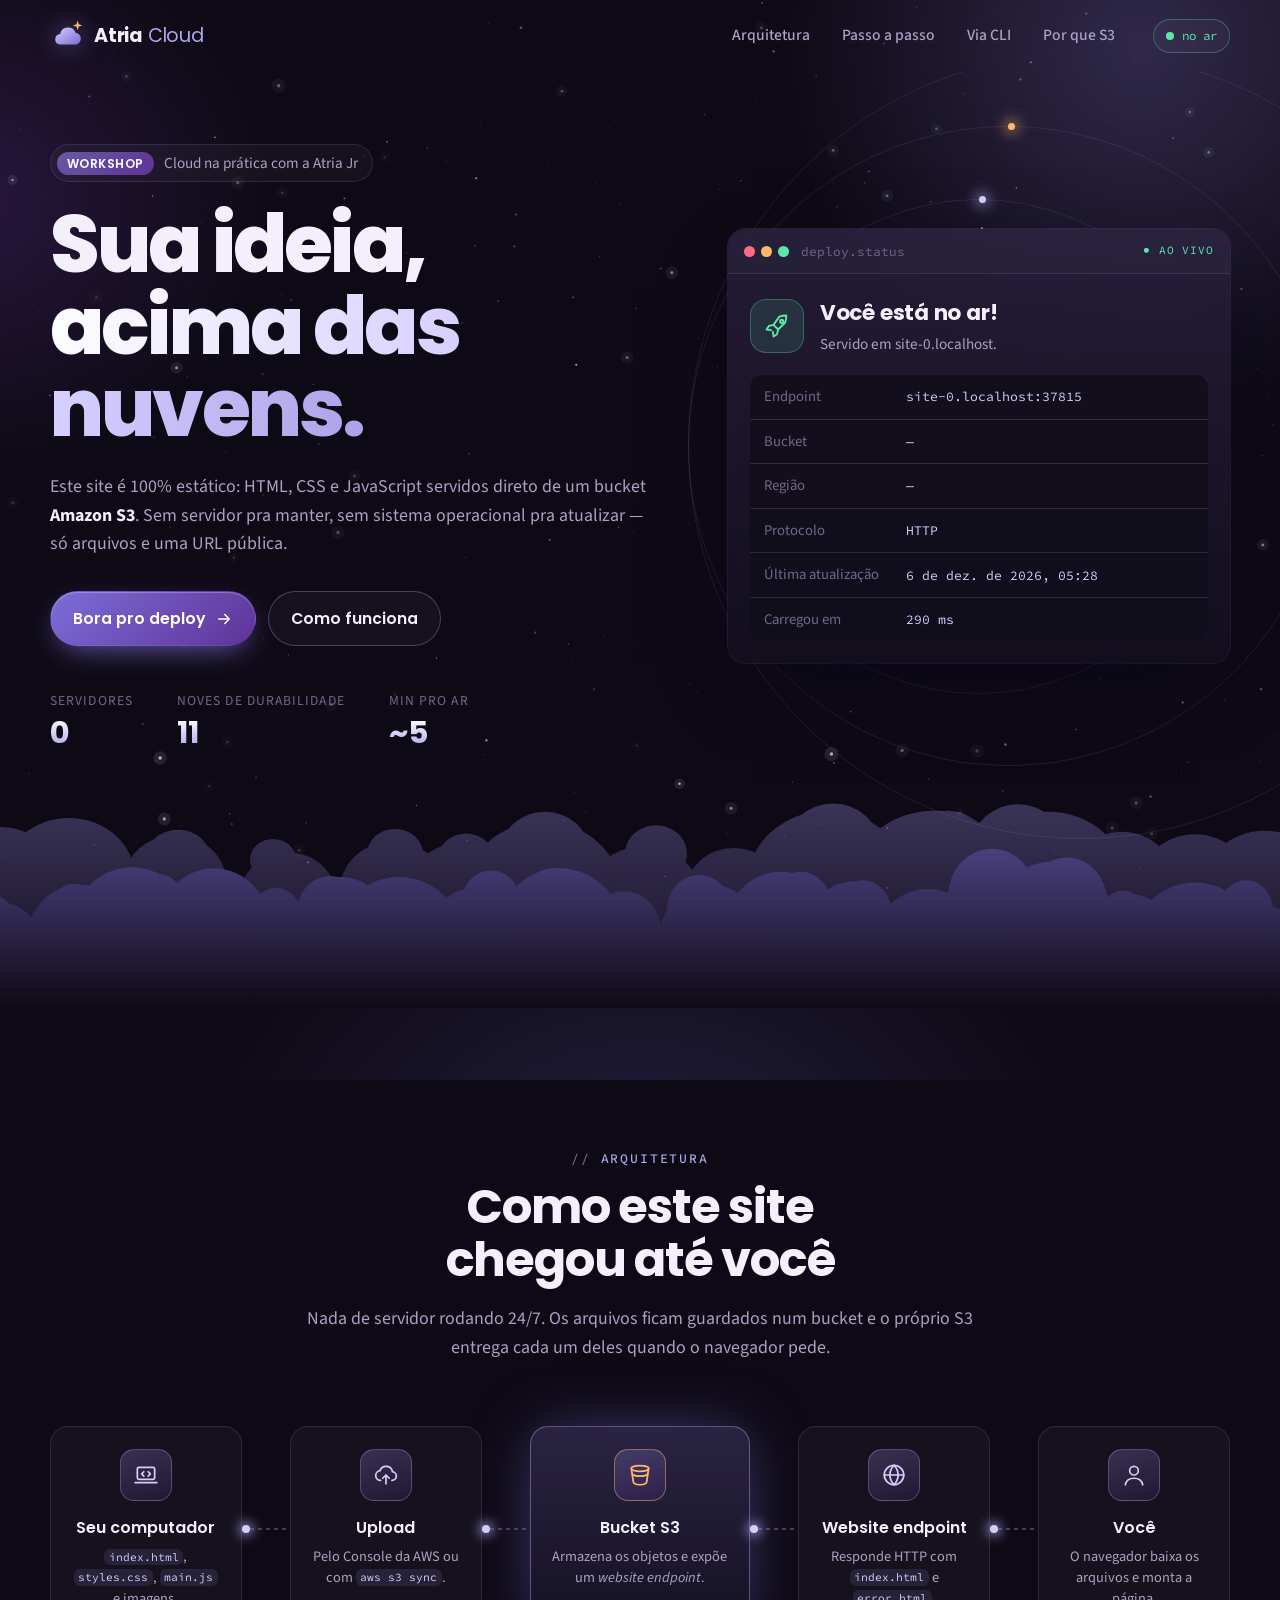
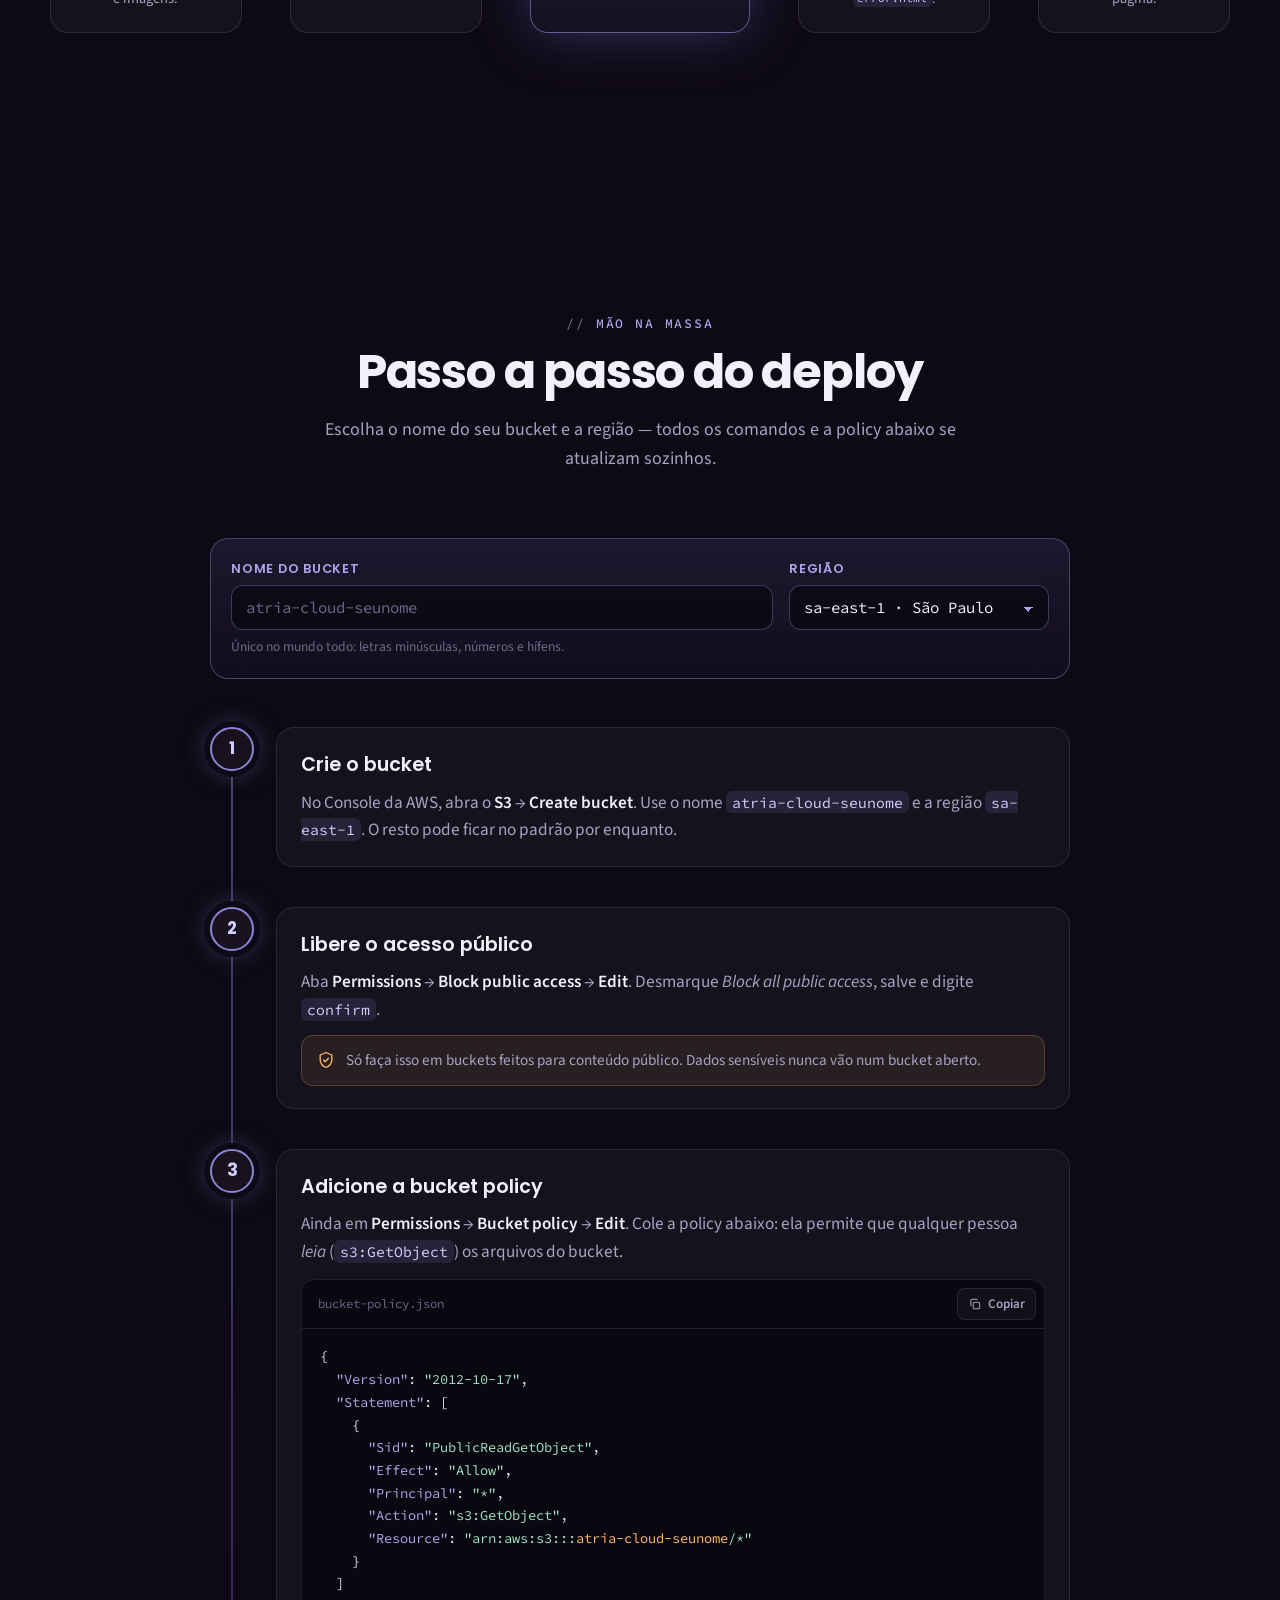
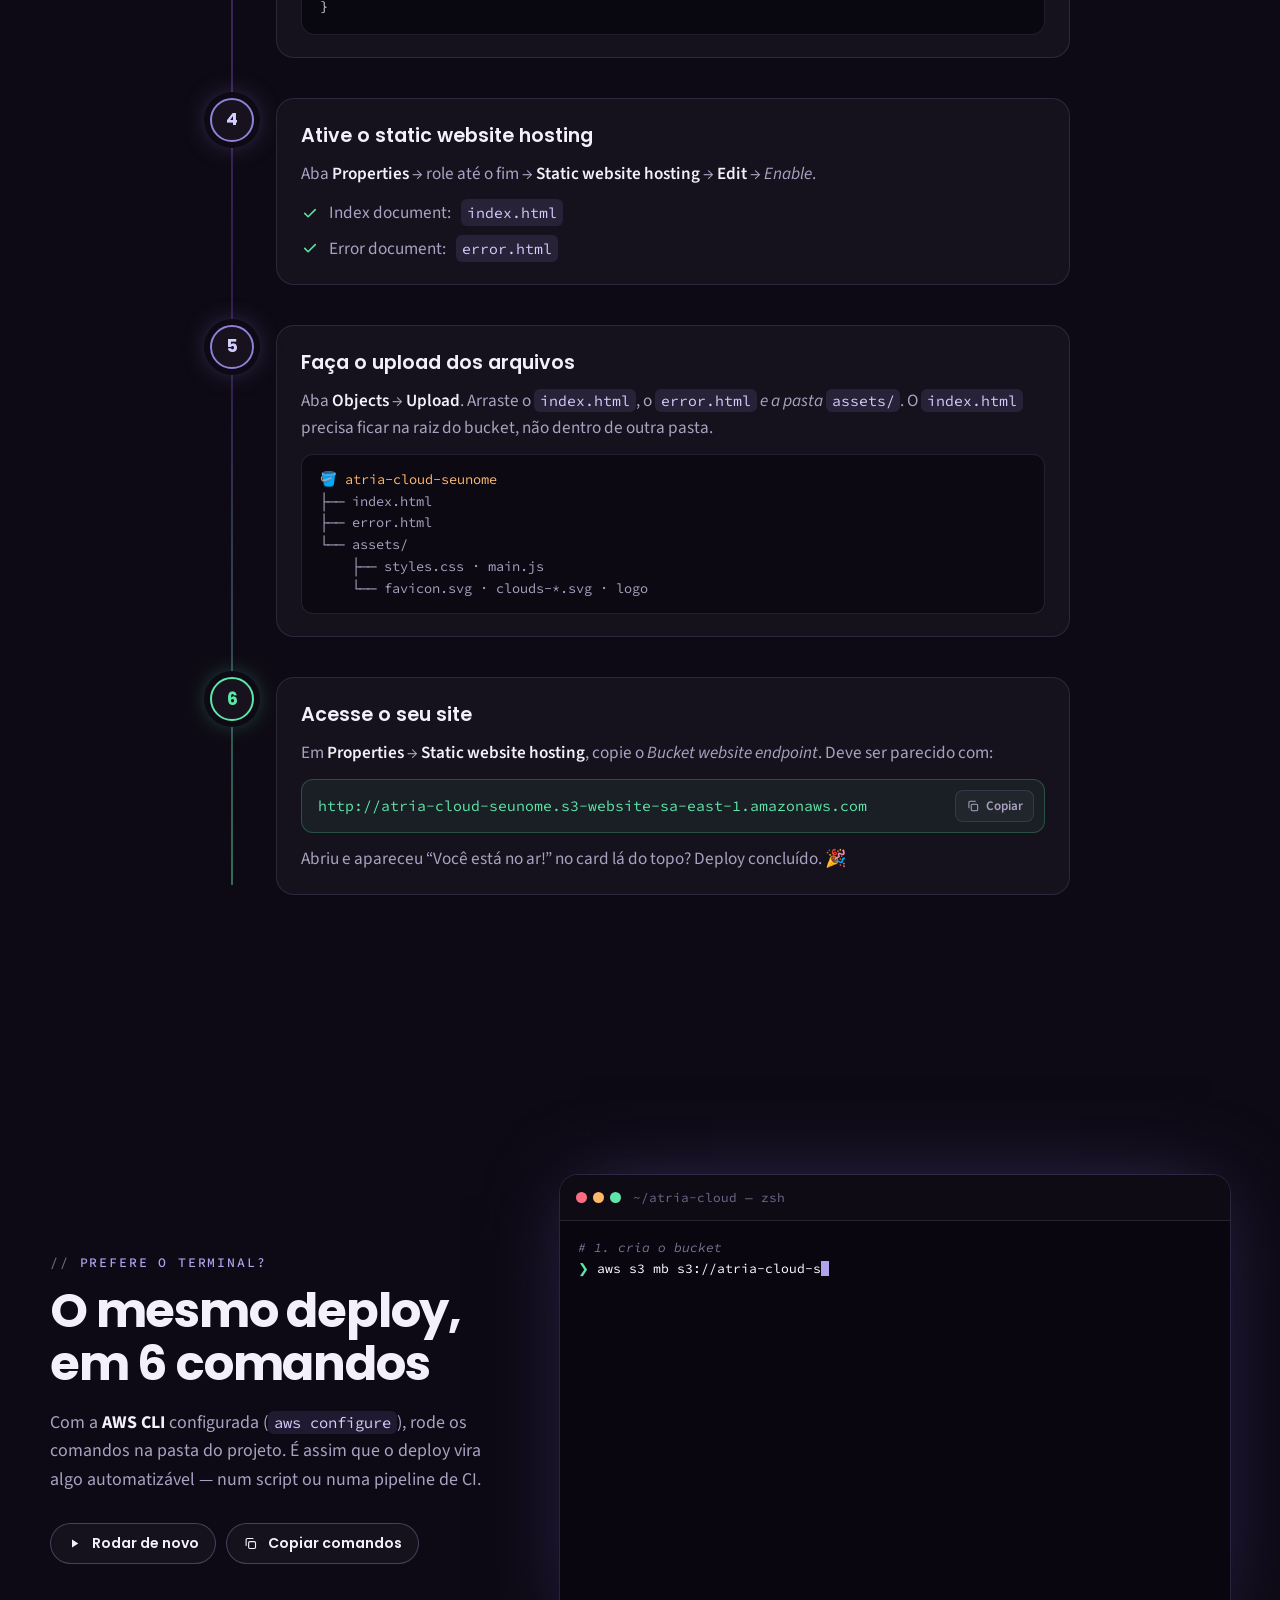
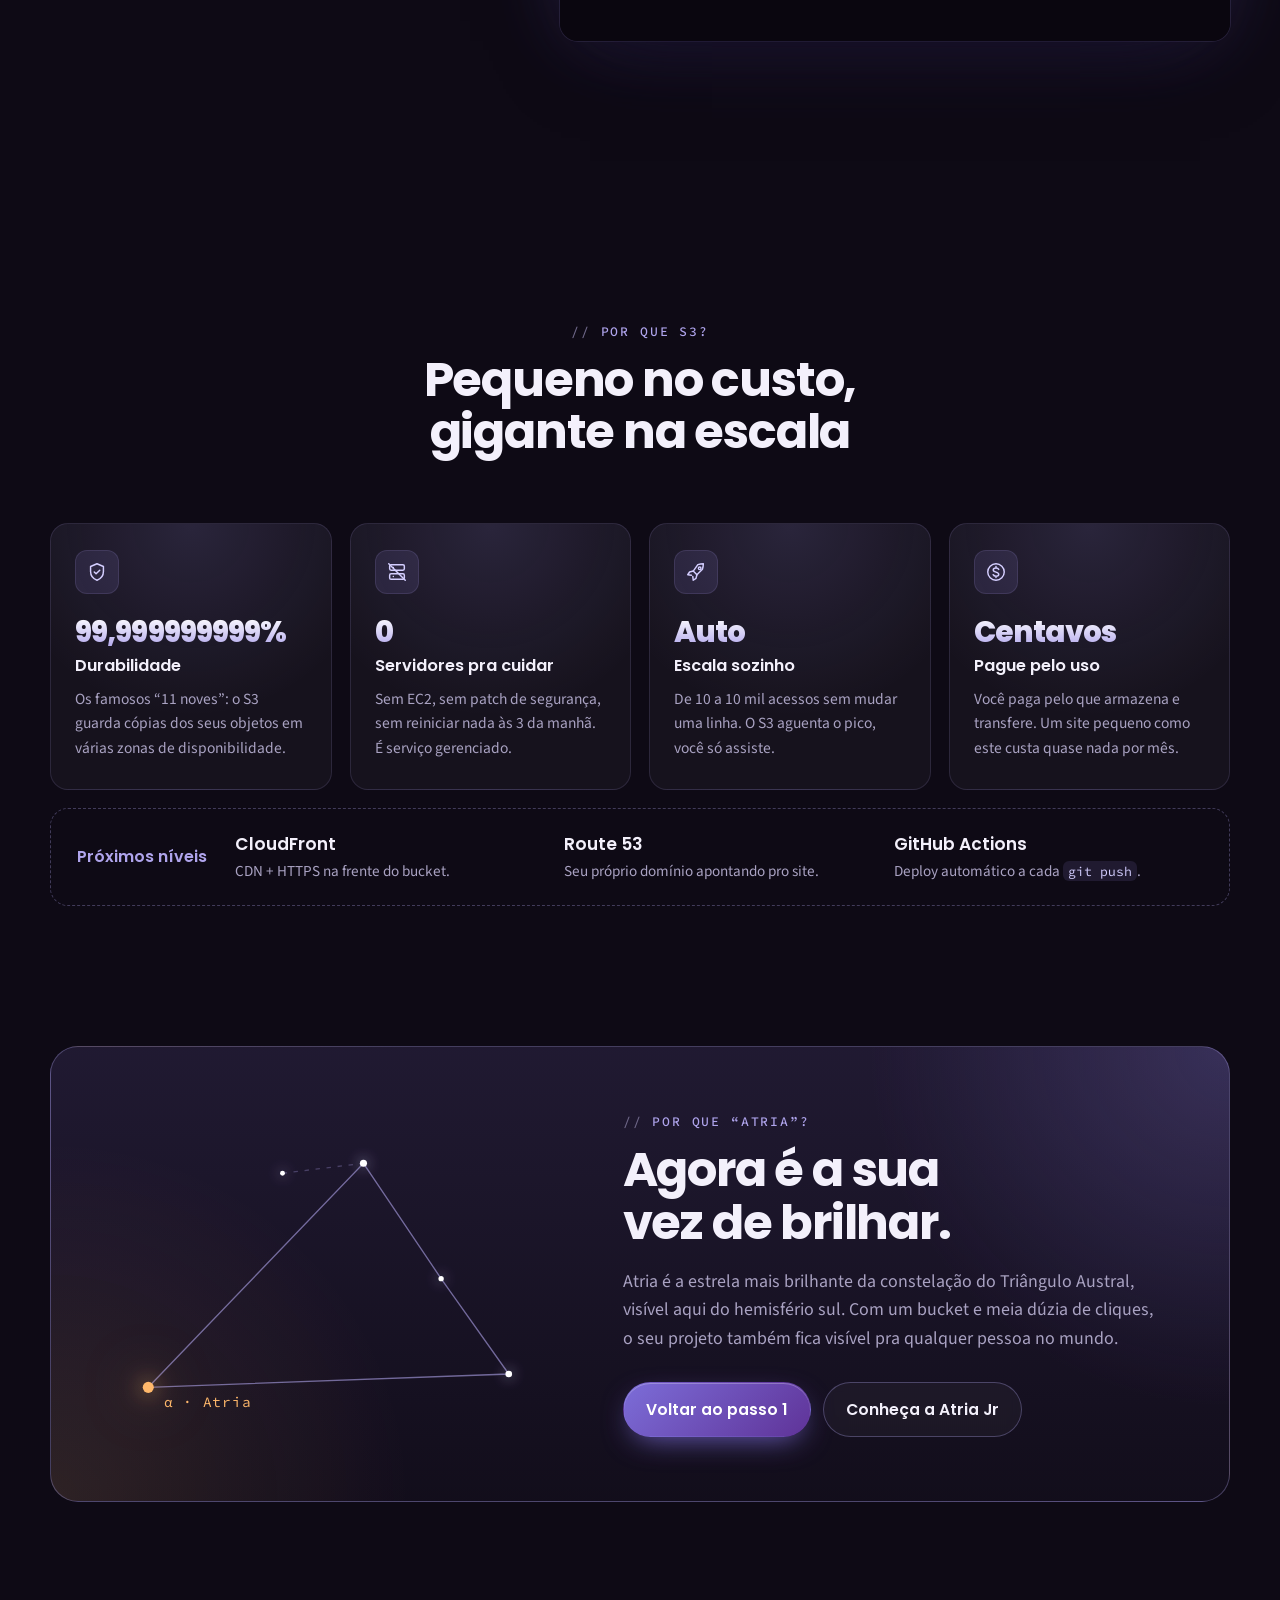
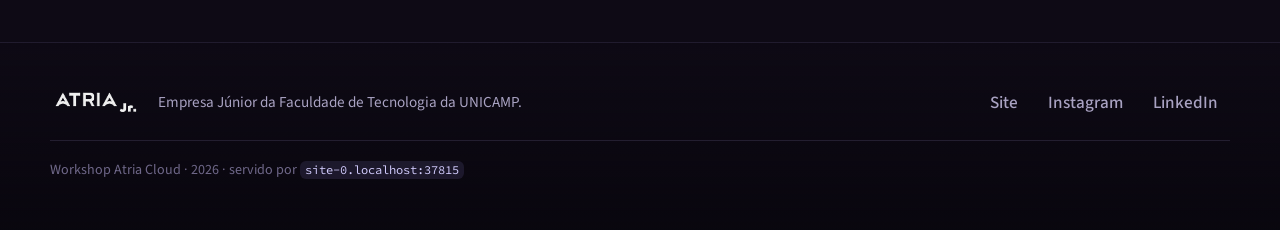
==== index.html @ d455bdd8 "Site estático Atria Cloud para o workshop de AWS S3 Site em HTML/CSS/JS puro para o workshop de clou" ====
<!doctype html>
<html lang="pt-BR" class="no-js">
<head>
  <meta charset="utf-8">
  <meta name="viewport" content="width=device-width, initial-scale=1">
  <title>Atria Cloud · Workshop de AWS S3 | Atria Jr</title>
  <meta name="description" content="Atria Cloud: um site 100% estático hospedado no Amazon S3, feito para o workshop de cloud da Atria Jr, Empresa Júnior da Faculdade de Tecnologia da UNICAMP.">
  <meta name="theme-color" content="#0e0a15">
  <meta property="og:title" content="Atria Cloud · Workshop de AWS S3">
  <meta property="og:description" content="Sua ideia, acima das nuvens. Um site estático no ar direto de um bucket S3.">
  <meta property="og:type" content="website">
  <link rel="icon" href="assets/favicon.svg" type="image/svg+xml">
  <link rel="preconnect" href="https://fonts.googleapis.com">
  <link rel="preconnect" href="https://fonts.gstatic.com" crossorigin>
  <link href="https://fonts.googleapis.com/css2?family=Poppins:wght@400;500;600;700;800&family=Source+Code+Pro:wght@400;500;600&family=Source+Sans+3:wght@400;500;600&display=swap" rel="stylesheet">
  <link rel="stylesheet" href="assets/styles.css">
</head>
<body>
  <canvas class="sky" id="sky" aria-hidden="true"></canvas>
  <div class="nebula" aria-hidden="true"></div>

  <!-- Ícones reutilizáveis -->
  <svg width="0" height="0" style="position:absolute" aria-hidden="true">
    <defs>
      <linearGradient id="brand-grad" x1="0" y1="0" x2="1" y2="1">
        <stop offset="0" stop-color="#d4ceff"/>
        <stop offset="1" stop-color="#7a6bd0"/>
      </linearGradient>
      <symbol id="i-mark" viewBox="0 0 32 32">
        <path d="M9 24h14.5a5.5 5.5 0 0 0 .6-10.97A7.5 7.5 0 0 0 9.6 14.1 5 5 0 0 0 9 24z" fill="url(#brand-grad)"/>
        <path d="M26 1.5 27.1 4.9 30.5 6 27.1 7.1 26 10.5 24.9 7.1 21.5 6 24.9 4.9Z" fill="#ffb86b"/>
      </symbol>
      <symbol id="i-laptop" viewBox="0 0 24 24" fill="none" stroke="currentColor" stroke-width="1.6" stroke-linecap="round" stroke-linejoin="round"><rect x="4" y="5" width="16" height="11" rx="1.5"/><path d="M2 19h20M10 9l-2 2 2 2M14 9l2 2-2 2"/></symbol>
      <symbol id="i-upload" viewBox="0 0 24 24" fill="none" stroke="currentColor" stroke-width="1.6" stroke-linecap="round" stroke-linejoin="round"><path d="M7 17a4.5 4.5 0 0 1-.6-8.96A6 6 0 0 1 18 9a4 4 0 0 1-.5 7.97"/><path d="M12 12v8M9 15l3-3 3 3"/></symbol>
      <symbol id="i-bucket" viewBox="0 0 24 24" fill="none" stroke="currentColor" stroke-width="1.6" stroke-linecap="round" stroke-linejoin="round"><ellipse cx="12" cy="6" rx="8" ry="2.6"/><path d="M4 6l1.8 12.2C6 19.8 8.7 21 12 21s6-1.2 6.2-2.8L20 6"/><path d="M5.2 11.5c1.3 1 3.9 1.6 6.8 1.6s5.5-.6 6.8-1.6"/></symbol>
      <symbol id="i-globe" viewBox="0 0 24 24" fill="none" stroke="currentColor" stroke-width="1.6" stroke-linecap="round" stroke-linejoin="round"><circle cx="12" cy="12" r="9"/><path d="M3 12h18M12 3c2.5 2.6 3.8 5.6 3.8 9s-1.3 6.4-3.8 9c-2.5-2.6-3.8-5.6-3.8-9S9.5 5.6 12 3z"/></symbol>
      <symbol id="i-user" viewBox="0 0 24 24" fill="none" stroke="currentColor" stroke-width="1.6" stroke-linecap="round" stroke-linejoin="round"><circle cx="12" cy="8" r="4"/><path d="M4 21c.8-4 4-6 8-6s7.2 2 8 6"/></symbol>
      <symbol id="i-copy" viewBox="0 0 24 24" fill="none" stroke="currentColor" stroke-width="1.8" stroke-linecap="round" stroke-linejoin="round"><rect x="9" y="9" width="11" height="11" rx="2"/><path d="M5 15V6a2 2 0 0 1 2-2h9"/></symbol>
      <symbol id="i-check" viewBox="0 0 24 24" fill="none" stroke="currentColor" stroke-width="2" stroke-linecap="round" stroke-linejoin="round"><path d="M5 12.5l4.5 4.5L19 7.5"/></symbol>
      <symbol id="i-arrow" viewBox="0 0 24 24" fill="none" stroke="currentColor" stroke-width="2" stroke-linecap="round" stroke-linejoin="round"><path d="M5 12h14M13 6l6 6-6 6"/></symbol>
      <symbol id="i-shield" viewBox="0 0 24 24" fill="none" stroke="currentColor" stroke-width="1.6" stroke-linecap="round" stroke-linejoin="round"><path d="M12 3l7 3v5.5c0 4.4-3 8-7 9.5-4-1.5-7-5.1-7-9.5V6z"/><path d="M9 12l2 2 4-4"/></symbol>
      <symbol id="i-server-off" viewBox="0 0 24 24" fill="none" stroke="currentColor" stroke-width="1.6" stroke-linecap="round" stroke-linejoin="round"><rect x="4" y="4" width="16" height="6" rx="1.5"/><rect x="4" y="14" width="16" height="6" rx="1.5"/><path d="M8 7h.01M8 17h.01M3 3l18 18"/></symbol>
      <symbol id="i-rocket" viewBox="0 0 24 24" fill="none" stroke="currentColor" stroke-width="1.6" stroke-linecap="round" stroke-linejoin="round"><path d="M14 4c3-1 6-1 6-1s0 3-1 6l-6 6-4-4z"/><path d="M9 11l-4 1-2 3 4 .5M13 15l-1 4-3 2-.5-4"/><circle cx="16" cy="8" r="1.4"/></symbol>
      <symbol id="i-coin" viewBox="0 0 24 24" fill="none" stroke="currentColor" stroke-width="1.6" stroke-linecap="round" stroke-linejoin="round"><circle cx="12" cy="12" r="9"/><path d="M15 9.2c-.5-1-1.6-1.6-3-1.6-1.8 0-3 .9-3 2.2 0 3 6 1.6 6 4.6 0 1.3-1.3 2.2-3 2.2-1.5 0-2.6-.6-3.1-1.7M12 6v1.6M12 16.6V18"/></symbol>
      <symbol id="i-play" viewBox="0 0 24 24" fill="currentColor"><path d="M8 5.5v13l10-6.5z"/></symbol>
    </defs>
  </svg>

  <header class="nav" id="top">
    <div class="nav__inner container">
      <a class="brand" href="#top" aria-label="Atria Cloud, voltar ao topo">
        <svg class="brand__mark" aria-hidden="true"><use href="#i-mark"/></svg>
        <span class="brand__name">Atria<span>Cloud</span></span>
      </a>
      <nav class="nav__links" aria-label="Seções">
        <a href="#arquitetura">Arquitetura</a>
        <a href="#passos">Passo a passo</a>
        <a href="#terminal">Via CLI</a>
        <a href="#porque">Por que S3</a>
      </nav>
      <span class="pill pill--status" id="nav-status" data-state="local">
        <span class="pill__dot"></span><span id="nav-status-label">verificando…</span>
      </span>
    </div>
  </header>

  <main>
    <!-- HERO -->
    <section class="hero">
      <div class="hero__inner container">
        <div class="hero__copy">
          <p class="eyebrow" data-reveal>
            <span class="eyebrow__tag">Workshop</span> Cloud na prática com a Atria Jr
          </p>
          <h1 class="hero__title" data-reveal>
            Sua ideia,<br><span class="gradient-text">acima das nuvens.</span>
          </h1>
          <p class="hero__lead" data-reveal>
            Este site é 100% estático: HTML, CSS e JavaScript servidos direto de um
            bucket <strong>Amazon S3</strong>. Sem servidor pra manter, sem sistema
            operacional pra atualizar — só arquivos e uma URL pública.
          </p>
          <div class="hero__cta" data-reveal>
            <a class="btn btn--primary" href="#passos">
              Bora pro deploy
              <svg aria-hidden="true"><use href="#i-arrow"/></svg>
            </a>
            <a class="btn btn--ghost" href="#arquitetura">Como funciona</a>
          </div>
          <dl class="hero__stats" data-reveal>
            <div><dt>0</dt><dd>servidores</dd></div>
            <div><dt>11</dt><dd>noves de durabilidade</dd></div>
            <div><dt>~5</dt><dd>min pro ar</dd></div>
          </dl>
        </div>

        <aside class="deploy-card" data-reveal aria-labelledby="deploy-title">
          <div class="deploy-card__orbit" aria-hidden="true">
            <span></span><span></span><span></span>
          </div>
          <div class="window">
            <div class="window__bar">
              <span class="window__dots"><i></i><i></i><i></i></span>
              <span class="window__title">deploy.status</span>
              <span class="window__live" id="live-badge">ao vivo</span>
            </div>
            <div class="window__body">
              <div class="deploy-card__hero">
                <div class="deploy-card__icon" id="deploy-icon">
                  <svg aria-hidden="true"><use href="#i-rocket"/></svg>
                </div>
                <div>
                  <h2 class="deploy-card__title" id="deploy-title">Verificando…</h2>
                  <p class="deploy-card__sub" id="deploy-sub">Descobrindo de onde este site está sendo servido.</p>
                </div>
              </div>
              <dl class="kv" id="deploy-kv">
                <div><dt>Endpoint</dt><dd id="kv-host">—</dd></div>
                <div><dt>Bucket</dt><dd id="kv-bucket">—</dd></div>
                <div><dt>Região</dt><dd id="kv-region">—</dd></div>
                <div><dt>Protocolo</dt><dd id="kv-proto">—</dd></div>
                <div><dt>Última atualização</dt><dd id="kv-modified">—</dd></div>
                <div><dt>Carregou em</dt><dd id="kv-load">—</dd></div>
              </dl>
              <p class="deploy-card__tip" id="deploy-tip" hidden></p>
            </div>
          </div>
        </aside>
      </div>

      <div class="clouds" aria-hidden="true">
        <div class="clouds__layer clouds__layer--back"></div>
        <div class="clouds__layer clouds__layer--front"></div>
      </div>
    </section>

    <!-- ARQUITETURA -->
    <section class="section" id="arquitetura">
      <div class="container">
        <header class="section__head" data-reveal>
          <p class="kicker">Arquitetura</p>
          <h2 class="section__title">Como este site chegou até você</h2>
          <p class="section__lead">
            Nada de servidor rodando 24/7. Os arquivos ficam guardados num bucket e o
            próprio S3 entrega cada um deles quando o navegador pede.
          </p>
        </header>

        <ol class="flow" data-reveal>
          <li class="flow__node">
            <span class="flow__icon"><svg aria-hidden="true"><use href="#i-laptop"/></svg></span>
            <h3>Seu computador</h3>
            <p><code>index.html</code>, <code>styles.css</code>, <code>main.js</code> e imagens.</p>
          </li>
          <li class="flow__link" aria-hidden="true"><span></span></li>
          <li class="flow__node">
            <span class="flow__icon"><svg aria-hidden="true"><use href="#i-upload"/></svg></span>
            <h3>Upload</h3>
            <p>Pelo Console da AWS ou com <code>aws s3 sync</code>.</p>
          </li>
          <li class="flow__link" aria-hidden="true"><span></span></li>
          <li class="flow__node flow__node--star">
            <span class="flow__icon"><svg aria-hidden="true"><use href="#i-bucket"/></svg></span>
            <h3>Bucket S3</h3>
            <p>Armazena os objetos e expõe um <em>website endpoint</em>.</p>
          </li>
          <li class="flow__link" aria-hidden="true"><span></span></li>
          <li class="flow__node">
            <span class="flow__icon"><svg aria-hidden="true"><use href="#i-globe"/></svg></span>
            <h3>Website endpoint</h3>
            <p>Responde HTTP com <code>index.html</code> e <code>error.html</code>.</p>
          </li>
          <li class="flow__link" aria-hidden="true"><span></span></li>
          <li class="flow__node">
            <span class="flow__icon"><svg aria-hidden="true"><use href="#i-user"/></svg></span>
            <h3>Você</h3>
            <p>O navegador baixa os arquivos e monta a página.</p>
          </li>
        </ol>
      </div>
    </section>

    <!-- PASSO A PASSO -->
    <section class="section" id="passos">
      <div class="container container--narrow">
        <header class="section__head" data-reveal>
          <p class="kicker">Mão na massa</p>
          <h2 class="section__title">Passo a passo do deploy</h2>
          <p class="section__lead">
            Escolha o nome do seu bucket e a região — todos os comandos e a policy
            abaixo se atualizam sozinhos.
          </p>
        </header>

        <form class="config" data-reveal onsubmit="return false" aria-label="Configuração do bucket">
          <label class="field">
            <span class="field__label">Nome do bucket</span>
            <input id="bucket-input" type="text" autocomplete="off" spellcheck="false"
                   placeholder="atria-cloud-seunome" maxlength="63" aria-describedby="bucket-hint">
            <span class="field__hint" id="bucket-hint">Único no mundo todo: letras minúsculas, números e hífens.</span>
          </label>
          <label class="field field--region">
            <span class="field__label">Região</span>
            <select id="region-input">
              <option value="sa-east-1">sa-east-1 · São Paulo</option>
              <option value="us-east-1">us-east-1 · N. Virgínia</option>
              <option value="us-east-2">us-east-2 · Ohio</option>
              <option value="us-west-2">us-west-2 · Oregon</option>
              <option value="eu-west-1">eu-west-1 · Irlanda</option>
            </select>
          </label>
        </form>

        <ol class="steps">
          <li class="step" data-reveal>
            <span class="step__num">1</span>
            <div class="step__body">
              <h3>Crie o bucket</h3>
              <p>No Console da AWS, abra o <strong>S3</strong> → <strong>Create bucket</strong>.
                Use o nome <code class="js-bucket">atria-cloud-seunome</code> e a região
                <code class="js-region">sa-east-1</code>. O resto pode ficar no padrão por enquanto.</p>
            </div>
          </li>

          <li class="step" data-reveal>
            <span class="step__num">2</span>
            <div class="step__body">
              <h3>Libere o acesso público</h3>
              <p>Aba <strong>Permissions</strong> → <strong>Block public access</strong> → <strong>Edit</strong>.
                Desmarque <em>Block all public access</em>, salve e digite <code>confirm</code>.</p>
              <p class="callout"><svg aria-hidden="true"><use href="#i-shield"/></svg>
                Só faça isso em buckets feitos para conteúdo público. Dados sensíveis nunca vão num bucket aberto.</p>
            </div>
          </li>

          <li class="step" data-reveal>
            <span class="step__num">3</span>
            <div class="step__body">
              <h3>Adicione a bucket policy</h3>
              <p>Ainda em <strong>Permissions</strong> → <strong>Bucket policy</strong> → <strong>Edit</strong>.
                Cole a policy abaixo: ela permite que qualquer pessoa <em>leia</em> (<code>s3:GetObject</code>) os arquivos do bucket.</p>
              <div class="code" data-copy-target="policy-code">
                <div class="code__bar"><span>bucket-policy.json</span>
                  <button class="copy-btn" type="button" data-copy="policy-code">
                    <svg aria-hidden="true"><use href="#i-copy"/></svg><span>Copiar</span>
                  </button>
                </div>
<pre id="policy-code"><code>{
  <span class="t-key">"Version"</span>: <span class="t-str">"2012-10-17"</span>,
  <span class="t-key">"Statement"</span>: [
    {
      <span class="t-key">"Sid"</span>: <span class="t-str">"PublicReadGetObject"</span>,
      <span class="t-key">"Effect"</span>: <span class="t-str">"Allow"</span>,
      <span class="t-key">"Principal"</span>: <span class="t-str">"*"</span>,
      <span class="t-key">"Action"</span>: <span class="t-str">"s3:GetObject"</span>,
      <span class="t-key">"Resource"</span>: <span class="t-str">"arn:aws:s3:::<span class="js-bucket">atria-cloud-seunome</span>/*"</span>
    }
  ]
}</code></pre>
              </div>
            </div>
          </li>

          <li class="step" data-reveal>
            <span class="step__num">4</span>
            <div class="step__body">
              <h3>Ative o static website hosting</h3>
              <p>Aba <strong>Properties</strong> → role até o fim → <strong>Static website hosting</strong> → <strong>Edit</strong> → <em>Enable</em>.</p>
              <ul class="checklist">
                <li><svg aria-hidden="true"><use href="#i-check"/></svg>Index document: <code>index.html</code></li>
                <li><svg aria-hidden="true"><use href="#i-check"/></svg>Error document: <code>error.html</code></li>
              </ul>
            </div>
          </li>

          <li class="step" data-reveal>
            <span class="step__num">5</span>
            <div class="step__body">
              <h3>Faça o upload dos arquivos</h3>
              <p>Aba <strong>Objects</strong> → <strong>Upload</strong>. Arraste o <code>index.html</code>, o
                <code>error.html</code> <em>e a pasta</em> <code>assets/</code>. O <code>index.html</code>
                precisa ficar na raiz do bucket, não dentro de outra pasta.</p>
              <div class="tree" aria-label="Estrutura esperada do bucket">
                <span class="tree__root js-bucket">atria-cloud-seunome</span>
                <span>├── index.html</span>
                <span>├── error.html</span>
                <span>└── assets/</span>
                <span>    ├── styles.css · main.js</span>
                <span>    └── favicon.svg · clouds-*.svg · logo</span>
              </div>
            </div>
          </li>

          <li class="step step--final" data-reveal>
            <span class="step__num">6</span>
            <div class="step__body">
              <h3>Acesse o seu site</h3>
              <p>Em <strong>Properties</strong> → <strong>Static website hosting</strong>, copie o
                <em>Bucket website endpoint</em>. Deve ser parecido com:</p>
              <div class="endpoint">
                <code id="endpoint-url">http://atria-cloud-seunome.s3-website-sa-east-1.amazonaws.com</code>
                <button class="copy-btn" type="button" data-copy="endpoint-url">
                  <svg aria-hidden="true"><use href="#i-copy"/></svg><span>Copiar</span>
                </button>
              </div>
              <p class="muted">Abriu e apareceu “Você está no ar!” no card lá do topo? Deploy concluído. 🎉</p>
            </div>
          </li>
        </ol>
      </div>
    </section>

    <!-- TERMINAL -->
    <section class="section" id="terminal">
      <div class="container">
        <div class="split">
          <header class="section__head section__head--left" data-reveal>
            <p class="kicker">Prefere o terminal?</p>
            <h2 class="section__title">O mesmo deploy, em 6 comandos</h2>
            <p class="section__lead">
              Com a <strong>AWS CLI</strong> configurada (<code>aws configure</code>), rode os
              comandos na pasta do projeto. É assim que o deploy vira algo automatizável
              — num script ou numa pipeline de CI.
            </p>
            <div class="split__actions">
              <button class="btn btn--ghost btn--sm" type="button" id="term-replay">
                <svg aria-hidden="true"><use href="#i-play"/></svg> Rodar de novo
              </button>
              <button class="btn btn--ghost btn--sm copy-btn--plain" type="button" id="term-copy">
                <svg aria-hidden="true"><use href="#i-copy"/></svg> <span>Copiar comandos</span>
              </button>
            </div>
          </header>

          <div class="terminal" data-reveal>
            <div class="window__bar">
              <span class="window__dots"><i></i><i></i><i></i></span>
              <span class="window__title">~/atria-cloud — zsh</span>
            </div>
            <pre class="terminal__body" id="term-body" aria-live="off"></pre>
          </div>
        </div>
      </div>
    </section>

    <!-- POR QUE S3 -->
    <section class="section" id="porque">
      <div class="container">
        <header class="section__head" data-reveal>
          <p class="kicker">Por que S3?</p>
          <h2 class="section__title">Pequeno no custo, gigante na escala</h2>
        </header>

        <div class="features">
          <article class="feature" data-reveal>
            <span class="feature__icon"><svg aria-hidden="true"><use href="#i-shield"/></svg></span>
            <p class="feature__big">99,999999999%</p>
            <h3>Durabilidade</h3>
            <p>Os famosos “11 noves”: o S3 guarda cópias dos seus objetos em várias zonas de disponibilidade.</p>
          </article>
          <article class="feature" data-reveal>
            <span class="feature__icon"><svg aria-hidden="true"><use href="#i-server-off"/></svg></span>
            <p class="feature__big">0</p>
            <h3>Servidores pra cuidar</h3>
            <p>Sem EC2, sem patch de segurança, sem reiniciar nada às 3 da manhã. É serviço gerenciado.</p>
          </article>
          <article class="feature" data-reveal>
            <span class="feature__icon"><svg aria-hidden="true"><use href="#i-rocket"/></svg></span>
            <p class="feature__big">Auto</p>
            <h3>Escala sozinho</h3>
            <p>De 10 a 10 mil acessos sem mudar uma linha. O S3 aguenta o pico, você só assiste.</p>
          </article>
          <article class="feature" data-reveal>
            <span class="feature__icon"><svg aria-hidden="true"><use href="#i-coin"/></svg></span>
            <p class="feature__big">Centavos</p>
            <h3>Pague pelo uso</h3>
            <p>Você paga pelo que armazena e transfere. Um site pequeno como este custa quase nada por mês.</p>
          </article>
        </div>

        <div class="next" data-reveal>
          <h3 class="next__title">Próximos níveis</h3>
          <ul class="next__list">
            <li><strong>CloudFront</strong><span>CDN + HTTPS na frente do bucket.</span></li>
            <li><strong>Route 53</strong><span>Seu próprio domínio apontando pro site.</span></li>
            <li><strong>GitHub Actions</strong><span>Deploy automático a cada <code>git push</code>.</span></li>
          </ul>
        </div>
      </div>
    </section>

    <!-- CTA / CONSTELAÇÃO -->
    <section class="section section--cta">
      <div class="container">
        <div class="cta" data-reveal>
          <svg class="constellation" viewBox="0 0 400 260" aria-hidden="true">
            <g class="constellation__lines">
              <path d="M30 232 L224 30 L294 134 L355 220 Z"/>
              <path d="M151 39 L224 30" class="faint"/>
            </g>
            <g class="constellation__stars">
              <circle cx="224" cy="30" r="3.2"/>
              <circle cx="151" cy="39" r="2.2"/>
              <circle cx="294" cy="134" r="2.4"/>
              <circle cx="355" cy="220" r="3"/>
              <circle class="atria" cx="30" cy="232" r="5"/>
            </g>
            <text x="44" y="250" class="constellation__label">α · Atria</text>
          </svg>
          <div class="cta__copy">
            <p class="kicker">Por que “Atria”?</p>
            <h2 class="section__title">Agora é a sua vez de brilhar.</h2>
            <p class="section__lead">
              Atria é a estrela mais brilhante da constelação do Triângulo Austral, visível
              aqui do hemisfério sul. Com um bucket e meia dúzia de cliques, o seu projeto
              também fica visível pra qualquer pessoa no mundo.
            </p>
            <div class="hero__cta">
              <a class="btn btn--primary" href="#passos">Voltar ao passo 1</a>
              <a class="btn btn--ghost" href="https://atriajr.com.br/" target="_blank" rel="noopener">Conheça a Atria Jr</a>
            </div>
          </div>
        </div>
      </div>
    </section>
  </main>

  <footer class="footer">
    <div class="container footer__inner">
      <div class="footer__brand">
        <img src="assets/atria-logo-branco.webp" alt="Atria Jr" width="92" height="31">
        <p>Empresa Júnior da Faculdade de Tecnologia da UNICAMP.</p>
      </div>
      <nav class="footer__links" aria-label="Atria Jr nas redes">
        <a href="https://atriajr.com.br/" target="_blank" rel="noopener">Site</a>
        <a href="https://www.instagram.com/atriajr" target="_blank" rel="noopener">Instagram</a>
        <a href="https://www.linkedin.com/company/atria-jr" target="_blank" rel="noopener">LinkedIn</a>
      </nav>
      <p class="footer__meta">
        Workshop Atria Cloud · <span id="year">2026</span> ·
        servido por <code id="footer-host">—</code>
      </p>
    </div>
  </footer>

  <script src="assets/main.js" defer></script>
</body>
</html>
---- assets/styles.css ----
/* ==========================================================================
   Atria Cloud · tema
   Cores derivadas da identidade da Atria Jr (#665AA2 / #5F3398 / #17121E)
   ========================================================================== */

:root {
  --bg: #0e0a15;
  --bg-2: #17121e;
  --surface: rgba(255, 255, 255, 0.035);
  --surface-2: rgba(255, 255, 255, 0.06);
  --border: rgba(175, 164, 236, 0.14);
  --border-strong: rgba(175, 164, 236, 0.32);

  --text: #f3f0fb;
  --muted: #a9a2c2;
  --faint: #6f6889;

  --purple-200: #d4ceff;
  --purple-300: #afa4ec;
  --purple-400: #8f82d6;
  --purple-500: #665aa2;
  --purple-600: #5f3398;
  --purple-800: #3f3a75;
  --amber: #ffb86b;
  --green: #5ee6a8;

  --font-display: "Poppins", system-ui, sans-serif;
  --font-body: "Source Sans 3", system-ui, sans-serif;
  --font-mono: "Source Code Pro", ui-monospace, SFMono-Regular, Menlo, monospace;

  --radius: 18px;
  --radius-sm: 10px;
  --shadow: 0 30px 80px -30px rgba(10, 5, 25, 0.9), 0 0 0 1px var(--border);
  --ease: cubic-bezier(0.22, 1, 0.36, 1);

  color-scheme: dark;
}

*,
*::before,
*::after { box-sizing: border-box; }

html {
  scroll-behavior: smooth;
  scroll-padding-top: 88px;
  -webkit-text-size-adjust: 100%;
}

body {
  margin: 0;
  min-height: 100vh;
  background: var(--bg);
  color: var(--text);
  font-family: var(--font-body);
  font-size: 1.075rem;
  line-height: 1.6;
  overflow-x: hidden;
  -webkit-font-smoothing: antialiased;
}

img, svg { display: block; }
a { color: inherit; }

code {
  font-family: var(--font-mono);
  font-size: 0.86em;
  padding: 0.12em 0.4em;
  border-radius: 6px;
  background: rgba(143, 130, 214, 0.14);
  color: var(--purple-200);
  word-break: break-word;
}

::selection { background: rgba(143, 130, 214, 0.45); color: #fff; }

:focus-visible {
  outline: 2px solid var(--purple-300);
  outline-offset: 3px;
  border-radius: 6px;
}

.container {
  width: min(1180px, 100% - 32px);
  margin-inline: auto;
}
.container--narrow { width: min(860px, 100% - 32px); }

.muted { color: var(--muted); }

/* ----- Céu ----- */

.sky {
  position: fixed;
  inset: 0;
  width: 100%;
  height: 100%;
  z-index: -1;
  pointer-events: none;
}

.nebula {
  position: fixed;
  inset: -20vh -20vw;
  z-index: -2;
  pointer-events: none;
  background:
    radial-gradient(40vw 40vw at 78% 18%, rgba(102, 90, 162, 0.38), transparent 70%),
    radial-gradient(35vw 30vw at 12% 30%, rgba(95, 51, 152, 0.32), transparent 70%),
    radial-gradient(50vw 40vw at 50% 110%, rgba(63, 58, 117, 0.45), transparent 70%),
    var(--bg);
  animation: nebula 40s ease-in-out infinite alternate;
}

@keyframes nebula {
  to { transform: translate3d(-3vw, 2vh, 0) scale(1.06); }
}

/* ----- Nav ----- */

.nav {
  position: sticky;
  top: 0;
  z-index: 50;
  transition: background 0.3s, box-shadow 0.3s;
}
.nav.is-scrolled {
  background: rgba(14, 10, 21, 0.72);
  backdrop-filter: blur(14px) saturate(140%);
  -webkit-backdrop-filter: blur(14px) saturate(140%);
  box-shadow: 0 1px 0 var(--border);
}
.nav__inner {
  display: flex;
  align-items: center;
  gap: 24px;
  height: 72px;
}

.brand {
  display: inline-flex;
  align-items: center;
  gap: 10px;
  text-decoration: none;
  font-family: var(--font-display);
  font-weight: 700;
  font-size: 1.2rem;
  letter-spacing: -0.01em;
}
.brand__mark {
  width: 34px;
  height: 34px;
  filter: drop-shadow(0 0 12px rgba(143, 130, 214, 0.55));
}
.brand__name span {
  margin-left: 0.25em;
  font-weight: 400;
  color: var(--purple-300);
}

.nav__links {
  display: flex;
  gap: 4px;
  margin-left: auto;
}
.nav__links a {
  padding: 8px 14px;
  border-radius: 999px;
  color: var(--muted);
  text-decoration: none;
  font-weight: 500;
  font-size: 0.98rem;
  transition: color 0.2s, background 0.2s;
}
.nav__links a:hover { color: var(--text); background: var(--surface-2); }

.pill {
  display: inline-flex;
  align-items: center;
  gap: 8px;
  padding: 6px 12px;
  border-radius: 999px;
  border: 1px solid var(--border);
  background: var(--surface);
  font-family: var(--font-mono);
  font-size: 0.78rem;
  white-space: nowrap;
}
.pill__dot {
  width: 8px;
  height: 8px;
  border-radius: 50%;
  background: var(--amber);
  box-shadow: 0 0 0 0 currentColor;
}
.pill--status[data-state="live"] { color: var(--green); border-color: rgba(94, 230, 168, 0.3); }
.pill--status[data-state="live"] .pill__dot { background: var(--green); animation: ping 2s infinite; }
.pill--status[data-state="local"] { color: var(--amber); border-color: rgba(255, 184, 107, 0.3); }

@keyframes ping {
  0% { box-shadow: 0 0 0 0 rgba(94, 230, 168, 0.6); }
  80%, 100% { box-shadow: 0 0 0 8px rgba(94, 230, 168, 0); }
}

/* ----- Botões ----- */

.btn {
  --pad: 14px 22px;
  display: inline-flex;
  align-items: center;
  justify-content: center;
  gap: 10px;
  padding: var(--pad);
  border-radius: 999px;
  border: 1px solid transparent;
  font-family: var(--font-display);
  font-weight: 600;
  font-size: 0.98rem;
  text-decoration: none;
  cursor: pointer;
  transition: transform 0.25s var(--ease), box-shadow 0.25s, background 0.25s, border-color 0.25s;
}
.btn svg { width: 18px; height: 18px; transition: transform 0.25s var(--ease); }
.btn:hover svg { transform: translateX(3px); }
.btn--sm { --pad: 9px 16px; font-size: 0.88rem; }
.btn--sm svg { width: 15px; height: 15px; }
.btn--sm:hover svg { transform: none; }

.btn--primary {
  color: #fff;
  background: linear-gradient(135deg, #7c6dd8, var(--purple-600));
  box-shadow: 0 10px 30px -10px rgba(124, 109, 216, 0.9), inset 0 1px 0 rgba(255, 255, 255, 0.25);
}
.btn--primary:hover {
  transform: translateY(-2px);
  box-shadow: 0 16px 40px -12px rgba(124, 109, 216, 1), inset 0 1px 0 rgba(255, 255, 255, 0.25);
}
.btn--ghost {
  color: var(--text);
  background: var(--surface);
  border-color: var(--border-strong);
  backdrop-filter: blur(6px);
}
.btn--ghost:hover { background: var(--surface-2); border-color: var(--purple-300); transform: translateY(-2px); }

/* ----- Hero ----- */

.hero {
  position: relative;
  padding: clamp(40px, 8vh, 96px) 0 clamp(170px, 22vw, 260px);
  overflow: hidden;
}
.hero__inner {
  display: grid;
  grid-template-columns: 1.1fr 0.9fr;
  gap: clamp(32px, 5vw, 72px);
  align-items: center;
  position: relative;
  z-index: 2;
}

.eyebrow {
  display: inline-flex;
  align-items: center;
  gap: 10px;
  margin: 0 0 22px;
  padding: 6px 14px 6px 6px;
  border-radius: 999px;
  border: 1px solid var(--border);
  background: var(--surface);
  color: var(--muted);
  font-size: 0.95rem;
}
.eyebrow__tag {
  padding: 2px 10px;
  border-radius: 999px;
  background: linear-gradient(135deg, var(--purple-500), var(--purple-600));
  color: #fff;
  font-family: var(--font-display);
  font-size: 0.75rem;
  font-weight: 600;
  letter-spacing: 0.04em;
  text-transform: uppercase;
}

.hero__title {
  margin: 0;
  font-family: var(--font-display);
  font-weight: 800;
  font-size: clamp(2.6rem, 6.4vw, 5rem);
  line-height: 1.02;
  letter-spacing: -0.035em;
}
.gradient-text {
  background: linear-gradient(100deg, #fff 0%, var(--purple-200) 30%, var(--purple-400) 65%, var(--amber) 110%);
  background-size: 200% 100%;
  -webkit-background-clip: text;
  background-clip: text;
  color: transparent;
  animation: shimmer 8s ease-in-out infinite alternate;
}
@keyframes shimmer { to { background-position: 100% 0; } }

.hero__lead {
  max-width: 34em;
  margin: 24px 0 32px;
  color: var(--muted);
  font-size: clamp(1.05rem, 1.4vw, 1.2rem);
}
.hero__lead strong { color: var(--text); }

.hero__cta { display: flex; flex-wrap: wrap; gap: 12px; }

.hero__stats {
  display: flex;
  gap: clamp(20px, 4vw, 44px);
  margin: 44px 0 0;
}
.hero__stats div { display: flex; flex-direction: column-reverse; }
.hero__stats dt {
  font-family: var(--font-display);
  font-weight: 700;
  font-size: 1.9rem;
  line-height: 1;
  background: linear-gradient(180deg, #fff, var(--purple-300));
  -webkit-background-clip: text;
  background-clip: text;
  color: transparent;
}
.hero__stats dd { margin: 0 0 6px; color: var(--faint); font-size: 0.85rem; text-transform: uppercase; letter-spacing: 0.08em; }

/* Card de status */

.deploy-card { position: relative; }
.deploy-card__orbit {
  position: absolute;
  inset: -40px;
  pointer-events: none;
  z-index: -1;
}
.deploy-card__orbit span {
  position: absolute;
  inset: 0;
  margin: auto;
  border-radius: 50%;
  border: 1px solid rgba(175, 164, 236, 0.12);
  aspect-ratio: 1;
  animation: spin 40s linear infinite;
}
.deploy-card__orbit span:nth-child(1) { width: 85%; }
.deploy-card__orbit span:nth-child(2) { width: 110%; animation-duration: 60s; animation-direction: reverse; }
.deploy-card__orbit span:nth-child(3) { width: 135%; animation-duration: 90s; }
.deploy-card__orbit span::after {
  content: "";
  position: absolute;
  top: -4px;
  left: 50%;
  width: 7px;
  height: 7px;
  border-radius: 50%;
  background: var(--purple-200);
  box-shadow: 0 0 14px 3px rgba(175, 164, 236, 0.8);
}
.deploy-card__orbit span:nth-child(2)::after { background: var(--amber); box-shadow: 0 0 14px 3px rgba(255, 184, 107, 0.7); }
@keyframes spin { to { transform: rotate(360deg); } }

.window {
  border-radius: var(--radius);
  background: linear-gradient(180deg, rgba(40, 32, 62, 0.82), rgba(20, 15, 30, 0.88));
  backdrop-filter: blur(18px);
  -webkit-backdrop-filter: blur(18px);
  box-shadow: var(--shadow);
  overflow: hidden;
}
.window__bar {
  display: flex;
  align-items: center;
  gap: 12px;
  padding: 12px 16px;
  border-bottom: 1px solid var(--border);
  background: rgba(255, 255, 255, 0.02);
}
.window__dots { display: flex; gap: 6px; }
.window__dots i { width: 11px; height: 11px; border-radius: 50%; background: #3a3150; }
.window__dots i:nth-child(1) { background: #ff6b81; }
.window__dots i:nth-child(2) { background: var(--amber); }
.window__dots i:nth-child(3) { background: var(--green); }
.window__title { font-family: var(--font-mono); font-size: 0.8rem; color: var(--faint); }
.window__live {
  margin-left: auto;
  font-family: var(--font-mono);
  font-size: 0.7rem;
  text-transform: uppercase;
  letter-spacing: 0.08em;
  color: var(--faint);
}
.window__live.is-live { color: var(--green); }
.window__body { padding: 22px; }

.deploy-card__hero { display: flex; gap: 16px; align-items: center; margin-bottom: 20px; }
.deploy-card__icon {
  flex: none;
  display: grid;
  place-items: center;
  width: 54px;
  height: 54px;
  border-radius: 16px;
  color: var(--amber);
  background: rgba(255, 184, 107, 0.12);
  border: 1px solid rgba(255, 184, 107, 0.25);
}
.deploy-card__icon svg { width: 28px; height: 28px; }
.deploy-card__icon.is-live {
  color: var(--green);
  background: rgba(94, 230, 168, 0.12);
  border-color: rgba(94, 230, 168, 0.3);
  animation: lift 3s ease-in-out infinite;
}
@keyframes lift { 50% { transform: translateY(-4px); } }

.deploy-card__title {
  margin: 0;
  font-family: var(--font-display);
  font-size: 1.35rem;
  font-weight: 700;
  letter-spacing: -0.01em;
}
.deploy-card__sub { margin: 2px 0 0; color: var(--muted); font-size: 0.95rem; line-height: 1.45; }

.kv { margin: 0; display: grid; gap: 1px; border-radius: 12px; overflow: hidden; background: var(--border); }
.kv div {
  display: grid;
  grid-template-columns: 130px 1fr;
  gap: 12px;
  padding: 10px 14px;
  background: rgba(16, 12, 25, 0.92);
  font-size: 0.92rem;
}
.kv dt { color: var(--faint); }
.kv dd {
  margin: 0;
  font-family: var(--font-mono);
  font-size: 0.82rem;
  color: var(--purple-200);
  overflow-wrap: anywhere;
  align-self: center;
}

.deploy-card__tip {
  margin: 16px 0 0;
  padding: 12px 14px;
  border-radius: 12px;
  background: rgba(143, 130, 214, 0.1);
  border: 1px dashed var(--border-strong);
  color: var(--muted);
  font-size: 0.92rem;
  line-height: 1.45;
}
.deploy-card__tip strong { color: var(--text); }

/* Nuvens */

.clouds {
  position: absolute;
  left: 0;
  right: 0;
  bottom: 0;
  height: clamp(160px, 20vw, 240px);
  z-index: 1;
  pointer-events: none;
}
.clouds__layer {
  position: absolute;
  inset: 0;
  background-repeat: repeat-x;
  background-position: 0 100%;
  background-size: 1600px 100%;
}
.clouds__layer--back {
  background-image: url("clouds-back.svg");
  bottom: 40px;
  opacity: 0.7;
  animation: drift 120s linear infinite;
}
.clouds__layer--front {
  background-image: url("clouds-front.svg");
  animation: drift 70s linear infinite reverse;
}
@keyframes drift { to { background-position: -1600px 100%; } }

/* ----- Seções ----- */

.section {
  position: relative;
  padding: clamp(72px, 11vw, 140px) 0;
}
.section__head {
  max-width: 720px;
  margin: 0 auto clamp(40px, 6vw, 64px);
  text-align: center;
}
.section__head--left { text-align: left; margin: 0; }

.kicker {
  margin: 0 0 12px;
  font-family: var(--font-mono);
  font-size: 0.82rem;
  font-weight: 500;
  letter-spacing: 0.14em;
  text-transform: uppercase;
  color: var(--purple-300);
}
.kicker::before { content: "// "; color: var(--faint); }

.section__title {
  margin: 0;
  font-family: var(--font-display);
  font-weight: 700;
  font-size: clamp(1.9rem, 4vw, 3rem);
  line-height: 1.1;
  letter-spacing: -0.025em;
  text-wrap: balance;
}
.section__lead {
  margin: 18px 0 0;
  color: var(--muted);
  font-size: 1.12rem;
  text-wrap: pretty;
}
.section__lead strong { color: var(--text); }

/* ----- Arquitetura ----- */

.flow {
  list-style: none;
  margin: 0;
  padding: 0;
  display: grid;
  grid-template-columns: 1fr 48px 1fr 48px 1.15fr 48px 1fr 48px 1fr;
  align-items: center;
}
.flow__node {
  position: relative;
  padding: 22px 18px;
  border-radius: var(--radius);
  background: var(--surface);
  border: 1px solid var(--border);
  text-align: center;
  height: 100%;
  transition: transform 0.3s var(--ease), border-color 0.3s;
}
.flow__node:hover { transform: translateY(-4px); border-color: var(--border-strong); }
.flow__node h3 {
  margin: 14px 0 6px;
  font-family: var(--font-display);
  font-size: 1rem;
  font-weight: 600;
}
.flow__node p { margin: 0; color: var(--muted); font-size: 0.9rem; line-height: 1.45; }
.flow__node code { font-size: 0.78em; }
.flow__icon {
  display: inline-grid;
  place-items: center;
  width: 52px;
  height: 52px;
  border-radius: 14px;
  color: var(--purple-200);
  background: linear-gradient(160deg, rgba(143, 130, 214, 0.28), rgba(95, 51, 152, 0.18));
  border: 1px solid var(--border-strong);
}
.flow__icon svg { width: 26px; height: 26px; }

.flow__node--star {
  background: linear-gradient(180deg, rgba(102, 90, 162, 0.32), rgba(63, 58, 117, 0.14));
  border-color: rgba(175, 164, 236, 0.45);
  box-shadow: 0 0 60px -10px rgba(124, 109, 216, 0.55);
}
.flow__node--star .flow__icon { color: var(--amber); border-color: rgba(255, 184, 107, 0.45); }

.flow__link {
  position: relative;
  height: 2px;
  background-image: linear-gradient(90deg, var(--border-strong) 50%, transparent 0);
  background-size: 8px 2px;
}
.flow__link span {
  position: absolute;
  top: 50%;
  left: 0;
  width: 8px;
  height: 8px;
  margin-top: -4px;
  border-radius: 50%;
  background: var(--purple-200);
  box-shadow: 0 0 12px 3px rgba(175, 164, 236, 0.8);
  animation: packet 2.4s var(--ease) infinite;
}
.flow__link:nth-child(4) span { animation-delay: 0.6s; }
.flow__link:nth-child(6) span { animation-delay: 1.2s; }
.flow__link:nth-child(8) span { animation-delay: 1.8s; }
@keyframes packet {
  0% { left: 0; opacity: 0; }
  15% { opacity: 1; }
  85% { opacity: 1; }
  100% { left: calc(100% - 8px); opacity: 0; }
}

@keyframes packet-v {
  0% { top: 0; opacity: 0; }
  15%, 85% { opacity: 1; }
  100% { top: calc(100% - 8px); opacity: 0; }
}

/* ----- Passo a passo ----- */

.config {
  display: grid;
  grid-template-columns: 1fr 260px;
  gap: 16px;
  margin-bottom: 48px;
  padding: 20px;
  border-radius: var(--radius);
  background: linear-gradient(180deg, rgba(102, 90, 162, 0.18), rgba(63, 58, 117, 0.08));
  border: 1px solid var(--border-strong);
  position: sticky;
  top: 84px;
  z-index: 10;
  backdrop-filter: blur(16px);
  -webkit-backdrop-filter: blur(16px);
}
.field { display: flex; flex-direction: column; gap: 6px; min-width: 0; }
.field__label {
  font-family: var(--font-display);
  font-size: 0.8rem;
  font-weight: 600;
  letter-spacing: 0.06em;
  text-transform: uppercase;
  color: var(--purple-300);
}
.field input,
.field select {
  width: 100%;
  padding: 12px 14px;
  border-radius: 12px;
  border: 1px solid var(--border-strong);
  background: rgba(10, 7, 16, 0.75);
  color: var(--text);
  font-family: var(--font-mono);
  font-size: 0.98rem;
  transition: border-color 0.2s, box-shadow 0.2s;
}
.field select { appearance: none; cursor: pointer;
  background-image: linear-gradient(45deg, transparent 50%, var(--purple-300) 50%), linear-gradient(135deg, var(--purple-300) 50%, transparent 50%);
  background-position: calc(100% - 20px) 55%, calc(100% - 15px) 55%;
  background-size: 5px 5px;
  background-repeat: no-repeat;
}
.field input::placeholder { color: var(--faint); }
.field input:focus,
.field select:focus {
  outline: none;
  border-color: var(--purple-300);
  box-shadow: 0 0 0 4px rgba(143, 130, 214, 0.2);
}
.field input.is-invalid { border-color: #ff6b81; box-shadow: 0 0 0 4px rgba(255, 107, 129, 0.15); }
.field__hint { font-size: 0.85rem; color: var(--faint); }
.field__hint.is-error { color: #ff8fa0; }

.steps {
  list-style: none;
  margin: 0;
  padding: 0;
  position: relative;
}
.steps::before {
  content: "";
  position: absolute;
  left: 21px;
  top: 10px;
  bottom: 10px;
  width: 2px;
  background: linear-gradient(180deg, var(--purple-400), var(--purple-600) 70%, var(--green));
  opacity: 0.45;
}
.step {
  position: relative;
  display: grid;
  grid-template-columns: 44px 1fr;
  gap: 22px;
  padding-bottom: 40px;
}
.step:last-child { padding-bottom: 0; }
.step__num {
  position: relative;
  z-index: 1;
  display: grid;
  place-items: center;
  width: 44px;
  height: 44px;
  border-radius: 50%;
  background: var(--bg-2);
  border: 2px solid var(--purple-400);
  color: var(--purple-200);
  font-family: var(--font-display);
  font-weight: 700;
  box-shadow: 0 0 0 6px var(--bg), 0 0 24px rgba(143, 130, 214, 0.5);
}
.step--final .step__num { border-color: var(--green); color: var(--green); box-shadow: 0 0 0 6px var(--bg), 0 0 24px rgba(94, 230, 168, 0.45); }
.step__body {
  min-width: 0;
  padding: 22px 24px;
  border-radius: var(--radius);
  background: var(--surface);
  border: 1px solid var(--border);
}
.step__body h3 {
  margin: 0 0 8px;
  font-family: var(--font-display);
  font-size: 1.2rem;
  font-weight: 600;
}
.step__body p { margin: 0 0 12px; color: var(--muted); }
.step__body p:last-child { margin-bottom: 0; }
.step__body strong { color: var(--text); font-weight: 600; }

.callout {
  display: flex;
  gap: 10px;
  align-items: flex-start;
  padding: 12px 14px;
  border-radius: 12px;
  background: rgba(255, 184, 107, 0.08);
  border: 1px solid rgba(255, 184, 107, 0.22);
  font-size: 0.95rem;
}
.callout svg { flex: none; width: 20px; height: 20px; margin-top: 2px; color: var(--amber); }

.checklist { list-style: none; margin: 0; padding: 0; display: grid; gap: 8px; }
.checklist li { display: flex; align-items: center; gap: 10px; color: var(--muted); }
.checklist svg { width: 18px; height: 18px; color: var(--green); }

.code {
  margin-top: 14px;
  border-radius: 14px;
  overflow: hidden;
  background: rgba(8, 6, 13, 0.85);
  border: 1px solid var(--border);
}
.code__bar {
  display: flex;
  align-items: center;
  justify-content: space-between;
  padding: 8px 8px 8px 16px;
  border-bottom: 1px solid var(--border);
  font-family: var(--font-mono);
  font-size: 0.78rem;
  color: var(--faint);
}
.code pre,
.terminal__body {
  margin: 0;
  padding: 16px 18px;
  overflow-x: auto;
  font-family: var(--font-mono);
  font-size: 0.86rem;
  line-height: 1.65;
  color: #e6e1f7;
}
.code pre code { padding: 0; background: none; color: inherit; font-size: inherit; word-break: normal; }
.code pre code .js-bucket { color: var(--amber); }
.t-key { color: var(--purple-300); }
.t-str { color: #9fe3c4; }

.copy-btn {
  display: inline-flex;
  align-items: center;
  gap: 6px;
  padding: 6px 10px;
  border-radius: 8px;
  border: 1px solid var(--border);
  background: var(--surface);
  color: var(--muted);
  font-family: var(--font-body);
  font-size: 0.82rem;
  font-weight: 600;
  cursor: pointer;
  transition: color 0.2s, border-color 0.2s, background 0.2s;
}
.copy-btn svg { width: 14px; height: 14px; }
.copy-btn:hover { color: var(--text); border-color: var(--border-strong); }
.copy-btn.is-copied,
.copy-btn--plain.is-copied { color: var(--green); border-color: rgba(94, 230, 168, 0.4); }

.tree {
  display: flex;
  flex-direction: column;
  padding: 14px 18px;
  border-radius: 12px;
  background: rgba(8, 6, 13, 0.6);
  border: 1px solid var(--border);
  font-family: var(--font-mono);
  font-size: 0.85rem;
  color: var(--muted);
  white-space: pre;
  overflow-x: auto;
}
.tree__root { color: var(--amber); }
.tree__root::before { content: "🪣 "; }

.endpoint {
  display: flex;
  align-items: center;
  gap: 10px;
  margin-bottom: 12px;
  padding: 10px 10px 10px 16px;
  border-radius: 12px;
  background: rgba(94, 230, 168, 0.06);
  border: 1px solid rgba(94, 230, 168, 0.25);
}
.endpoint code {
  flex: 1;
  min-width: 0;
  padding: 0;
  background: none;
  color: var(--green);
  overflow-wrap: anywhere;
}

/* ----- Terminal ----- */

.split {
  display: grid;
  grid-template-columns: 0.8fr 1.2fr;
  gap: clamp(32px, 5vw, 64px);
  align-items: center;
}
.split__actions { display: flex; flex-wrap: wrap; gap: 10px; margin-top: 28px; }

.terminal {
  border-radius: var(--radius);
  background: rgba(10, 7, 16, 0.92);
  box-shadow: var(--shadow), 0 0 80px -20px rgba(102, 90, 162, 0.6);
  overflow: hidden;
}
.terminal__body {
  min-height: 420px;
  max-height: 520px;
  font-size: 0.82rem;
  white-space: pre-wrap;
  word-break: break-all;
}
.terminal__body .t-prompt { color: var(--green); }
.terminal__body .t-cmd { color: #fff; }
.terminal__body .t-out { color: var(--faint); }
.terminal__body .t-ok { color: var(--purple-300); }
.terminal__body .t-comment { color: #7d7598; font-style: italic; }
.terminal__body .t-url { color: var(--amber); }
.cursor {
  display: inline-block;
  width: 0.6em;
  height: 1.15em;
  margin-bottom: -0.2em;
  background: var(--purple-300);
  animation: blink 1s steps(1) infinite;
}
@keyframes blink { 50% { opacity: 0; } }

/* ----- Features ----- */

.features {
  display: grid;
  grid-template-columns: repeat(4, 1fr);
  gap: 18px;
}
.feature {
  --mx: 50%;
  --my: 0%;
  position: relative;
  padding: 26px 24px 28px;
  border-radius: var(--radius);
  background:
    radial-gradient(320px circle at var(--mx) var(--my), rgba(143, 130, 214, 0.16), transparent 60%),
    var(--surface);
  border: 1px solid var(--border);
  overflow: hidden;
  transition: transform 0.3s var(--ease), border-color 0.3s;
}
.feature:hover { transform: translateY(-4px); border-color: var(--border-strong); }
.feature__icon {
  display: inline-grid;
  place-items: center;
  width: 44px;
  height: 44px;
  border-radius: 12px;
  color: var(--purple-200);
  background: rgba(143, 130, 214, 0.14);
  border: 1px solid var(--border);
}
.feature__icon svg { width: 22px; height: 22px; }
.feature__big {
  margin: 22px 0 4px;
  font-family: var(--font-display);
  font-weight: 800;
  font-size: clamp(1.5rem, 2.3vw, 1.9rem);
  letter-spacing: -0.03em;
  line-height: 1.1;
  background: linear-gradient(180deg, #fff, var(--purple-300));
  -webkit-background-clip: text;
  background-clip: text;
  color: transparent;
  overflow-wrap: anywhere;
}
.feature h3 { margin: 0 0 8px; font-family: var(--font-display); font-size: 1.02rem; font-weight: 600; }
.feature p:last-child { margin: 0; color: var(--muted); font-size: 0.97rem; }

.next {
  display: flex;
  align-items: center;
  gap: 28px;
  margin-top: 18px;
  padding: 22px 26px;
  border-radius: var(--radius);
  border: 1px dashed var(--border-strong);
}
.next__title {
  flex: none;
  margin: 0;
  font-family: var(--font-display);
  font-size: 1rem;
  font-weight: 600;
  color: var(--purple-300);
}
.next__list {
  list-style: none;
  margin: 0;
  padding: 0;
  display: grid;
  grid-template-columns: repeat(3, 1fr);
  gap: 20px;
  flex: 1;
}
.next__list li { display: flex; flex-direction: column; }
.next__list strong { font-family: var(--font-display); font-weight: 600; }
.next__list span { color: var(--muted); font-size: 0.95rem; }

/* ----- CTA ----- */

.section--cta { padding-top: 0; }
.cta {
  display: grid;
  grid-template-columns: 0.9fr 1.1fr;
  gap: clamp(28px, 5vw, 64px);
  align-items: center;
  padding: clamp(28px, 5vw, 64px);
  border-radius: 28px;
  background:
    radial-gradient(600px circle at 0% 100%, rgba(255, 184, 107, 0.12), transparent 60%),
    radial-gradient(600px circle at 100% 0%, rgba(102, 90, 162, 0.35), transparent 60%),
    linear-gradient(180deg, rgba(40, 32, 62, 0.7), rgba(20, 15, 30, 0.7));
  border: 1px solid var(--border-strong);
  overflow: hidden;
}
.cta .hero__cta { margin-top: 28px; }

.constellation { width: 100%; height: auto; overflow: visible; }
.constellation__lines path {
  fill: none;
  stroke: var(--purple-300);
  stroke-width: 1.2;
  stroke-opacity: 0.6;
  stroke-dasharray: 1200;
  stroke-dashoffset: 1200;
  transition: stroke-dashoffset 2.6s var(--ease) 0.2s;
}
.constellation__lines .faint { stroke-opacity: 0.3; stroke-dasharray: 4 6; stroke-dashoffset: 0; opacity: 0; transition: opacity 1s 2s; }
.is-visible .constellation__lines path { stroke-dashoffset: 0; }
.is-visible .constellation__lines .faint { opacity: 1; }
.constellation__stars circle {
  fill: #fff;
  filter: drop-shadow(0 0 6px rgba(212, 206, 255, 0.9));
  animation: twinkle 3s ease-in-out infinite;
}
.constellation__stars circle:nth-child(2) { animation-delay: 0.7s; }
.constellation__stars circle:nth-child(3) { animation-delay: 1.4s; }
.constellation__stars circle:nth-child(4) { animation-delay: 2.1s; }
.constellation__stars .atria {
  fill: var(--amber);
  filter: drop-shadow(0 0 10px rgba(255, 184, 107, 1)) drop-shadow(0 0 24px rgba(255, 184, 107, 0.6));
  animation-duration: 2.2s;
}
@keyframes twinkle { 50% { opacity: 0.55; } }
.constellation__label {
  fill: var(--amber);
  font-family: var(--font-mono);
  font-size: 13px;
  letter-spacing: 0.05em;
}

/* ----- Footer ----- */

.footer {
  padding: 40px 0 48px;
  border-top: 1px solid var(--border);
  background: linear-gradient(180deg, transparent, rgba(8, 6, 13, 0.8));
}
.footer__inner {
  display: grid;
  grid-template-columns: 1fr auto;
  gap: 18px 32px;
  align-items: center;
}
.footer__brand { display: flex; align-items: center; gap: 16px; }
.footer__brand img { width: 92px; height: auto; opacity: 0.95; }
.footer__brand p { margin: 0; color: var(--muted); font-size: 0.95rem; }
.footer__links { display: flex; gap: 6px; }
.footer__links a {
  padding: 6px 12px;
  border-radius: 999px;
  color: var(--muted);
  text-decoration: none;
  font-weight: 500;
  transition: color 0.2s, background 0.2s;
}
.footer__links a:hover { color: var(--text); background: var(--surface-2); }
.footer__meta {
  grid-column: 1 / -1;
  margin: 0;
  padding-top: 18px;
  border-top: 1px solid var(--border);
  color: var(--faint);
  font-size: 0.88rem;
}

/* ----- Reveal ----- */

[data-reveal] {
  opacity: 0;
  transform: translateY(24px);
  transition: opacity 0.8s var(--ease), transform 0.8s var(--ease);
  transition-delay: var(--delay, 0s);
}
[data-reveal].is-visible { opacity: 1; transform: none; }
.no-js [data-reveal] { opacity: 1; transform: none; }

/* ----- Página de erro ----- */

.lost {
  min-height: 100vh;
  display: grid;
  place-items: center;
  padding: 40px 16px;
  text-align: center;
}
.lost__cloud {
  width: min(260px, 60vw);
  margin: 0 auto 8px;
  animation: float 6s ease-in-out infinite;
  filter: drop-shadow(0 20px 40px rgba(102, 90, 162, 0.5));
}
@keyframes float { 50% { transform: translateY(-14px) rotate(-2deg); } }
.lost__code {
  margin: 0;
  font-family: var(--font-display);
  font-weight: 800;
  font-size: clamp(5rem, 18vw, 9rem);
  line-height: 1;
  letter-spacing: -0.05em;
  background: linear-gradient(180deg, #fff 10%, var(--purple-400) 90%);
  -webkit-background-clip: text;
  background-clip: text;
  color: transparent;
  animation: none;
}
.lost__title { margin: 8px 0 12px; font-family: var(--font-display); font-size: clamp(1.4rem, 4vw, 2rem); }
.lost p { max-width: 32em; margin: 0 auto 28px; color: var(--muted); }

/* ----- Responsivo ----- */

@media (max-width: 1040px) {
  .hero__inner { grid-template-columns: 1fr; }
  .deploy-card { max-width: 560px; }
  .features { grid-template-columns: repeat(2, 1fr); }
  .split { grid-template-columns: 1fr; }
  .flow { grid-template-columns: 1fr 36px 1fr 36px 1.15fr 36px 1fr 36px 1fr; }
  .flow__node { padding: 18px 10px; }
  .flow__node p { display: none; }
}

@media (max-width: 860px) {
  .nav__links { display: none; }
  .pill--status { margin-left: auto; }

  .flow { grid-template-columns: 1fr; justify-items: center; }
  .flow__node {
    display: grid;
    grid-template-columns: 52px 1fr;
    gap: 2px 16px;
    width: 100%;
    max-width: 480px;
    padding: 16px 18px;
    text-align: left;
  }
  .flow__node .flow__icon { grid-row: span 2; }
  .flow__node h3 { margin: 4px 0 0; }
  .flow__node p { display: block; }
  .flow__link {
    width: 2px;
    height: 36px;
    background-image: linear-gradient(180deg, var(--border-strong) 50%, transparent 0);
    background-size: 2px 8px;
  }
  .flow__link span { left: 50%; top: 0; margin: 0 0 0 -4px; animation-name: packet-v; }

  .config { grid-template-columns: 1fr; position: static; }
  .cta { grid-template-columns: 1fr; }
  .constellation { max-width: 360px; }
  .next { flex-direction: column; align-items: flex-start; }
  .next__list { grid-template-columns: 1fr; gap: 14px; }
  .footer__inner { grid-template-columns: 1fr; }
  .footer__brand { flex-direction: column; align-items: flex-start; gap: 10px; }
}

@media (max-width: 560px) {
  body { font-size: 1rem; }
  .features { grid-template-columns: 1fr; }
  .hero__stats { gap: 18px; }
  .hero__stats dt { font-size: 1.5rem; }
  .hero__stats dd { font-size: 0.72rem; }
  .kv div { grid-template-columns: 1fr; gap: 2px; }
  .window__body { padding: 16px; }
  .deploy-card__orbit { display: none; }
  .steps::before { left: 17px; }
  .step { grid-template-columns: 36px 1fr; gap: 14px; }
  .step__num { width: 36px; height: 36px; font-size: 0.9rem; }
  .step__body { padding: 18px; }
  .terminal__body { min-height: 360px; font-size: 0.76rem; }
  .brand__name { font-size: 1.05rem; }
}

@media (prefers-reduced-motion: reduce) {
  *,
  *::before,
  *::after {
    animation-duration: 0.001ms !important;
    animation-iteration-count: 1 !important;
    transition-duration: 0.001ms !important;
  }
  html { scroll-behavior: auto; }
}
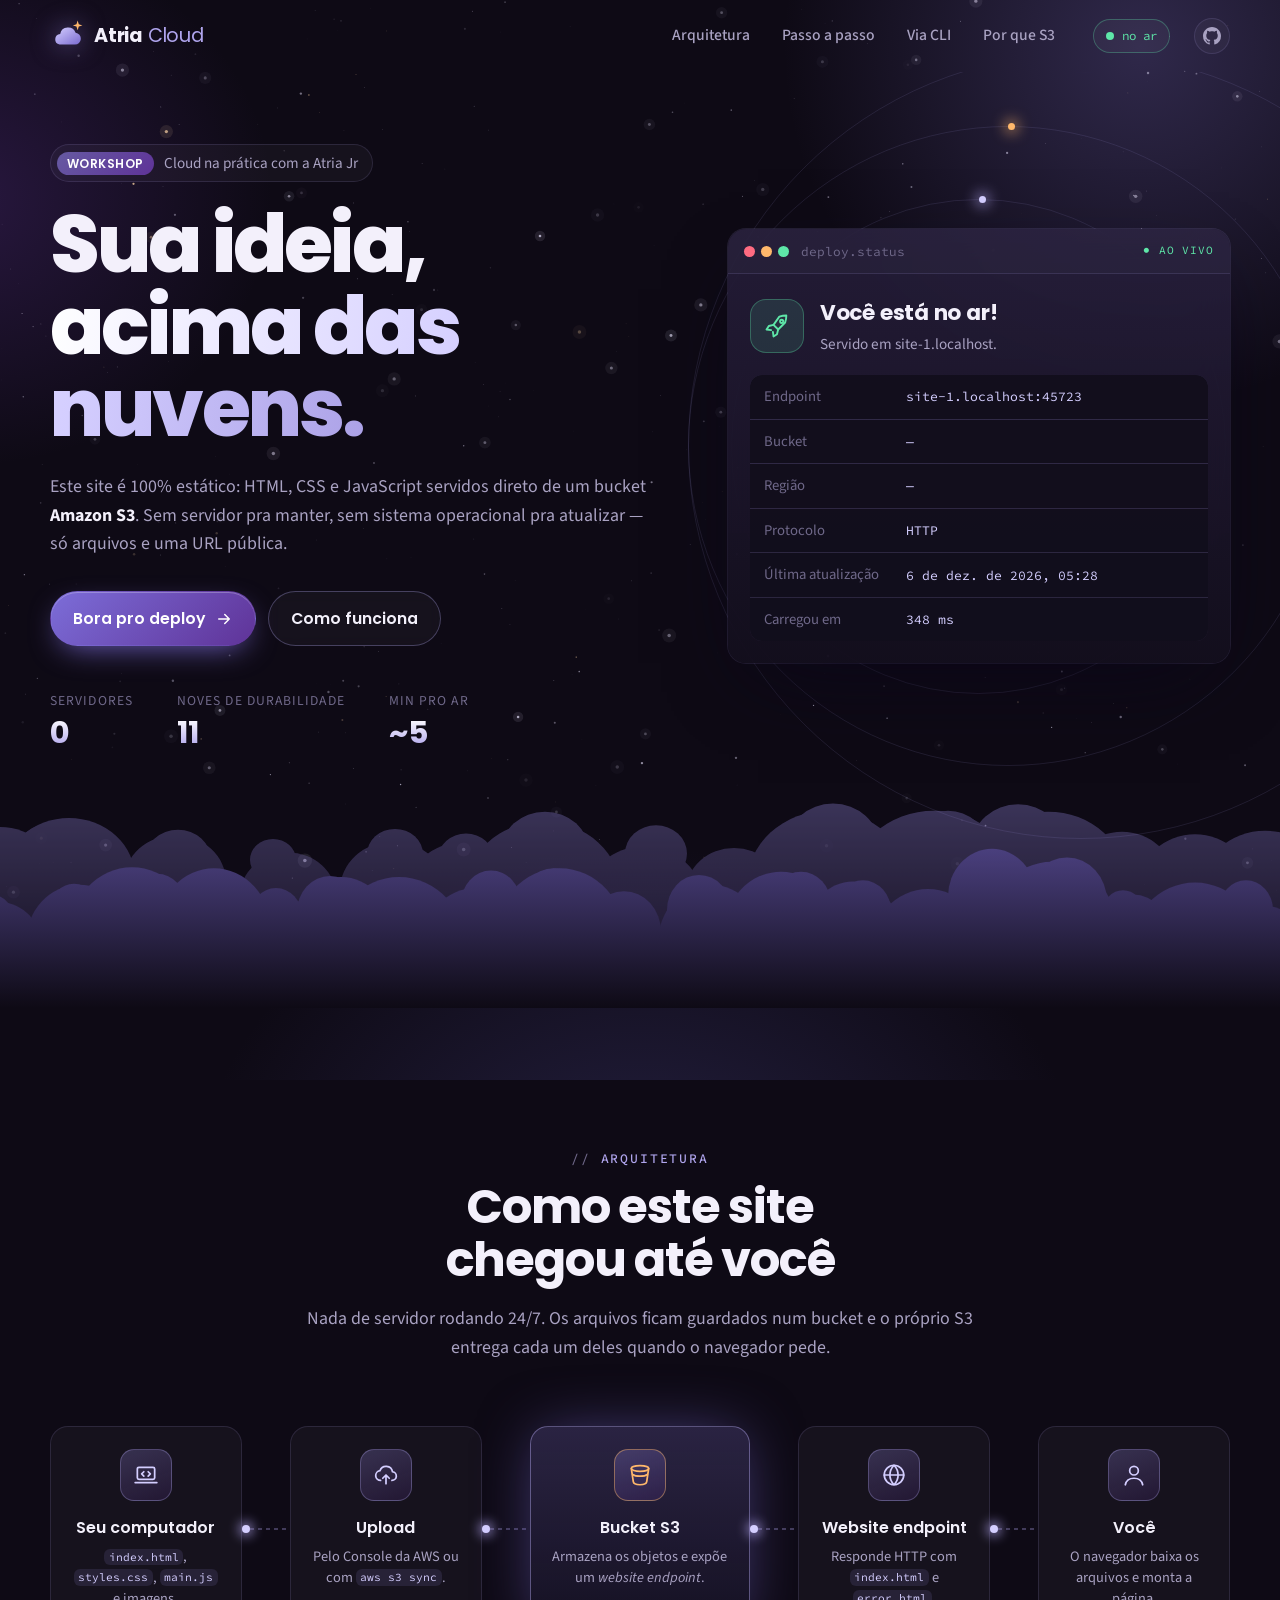
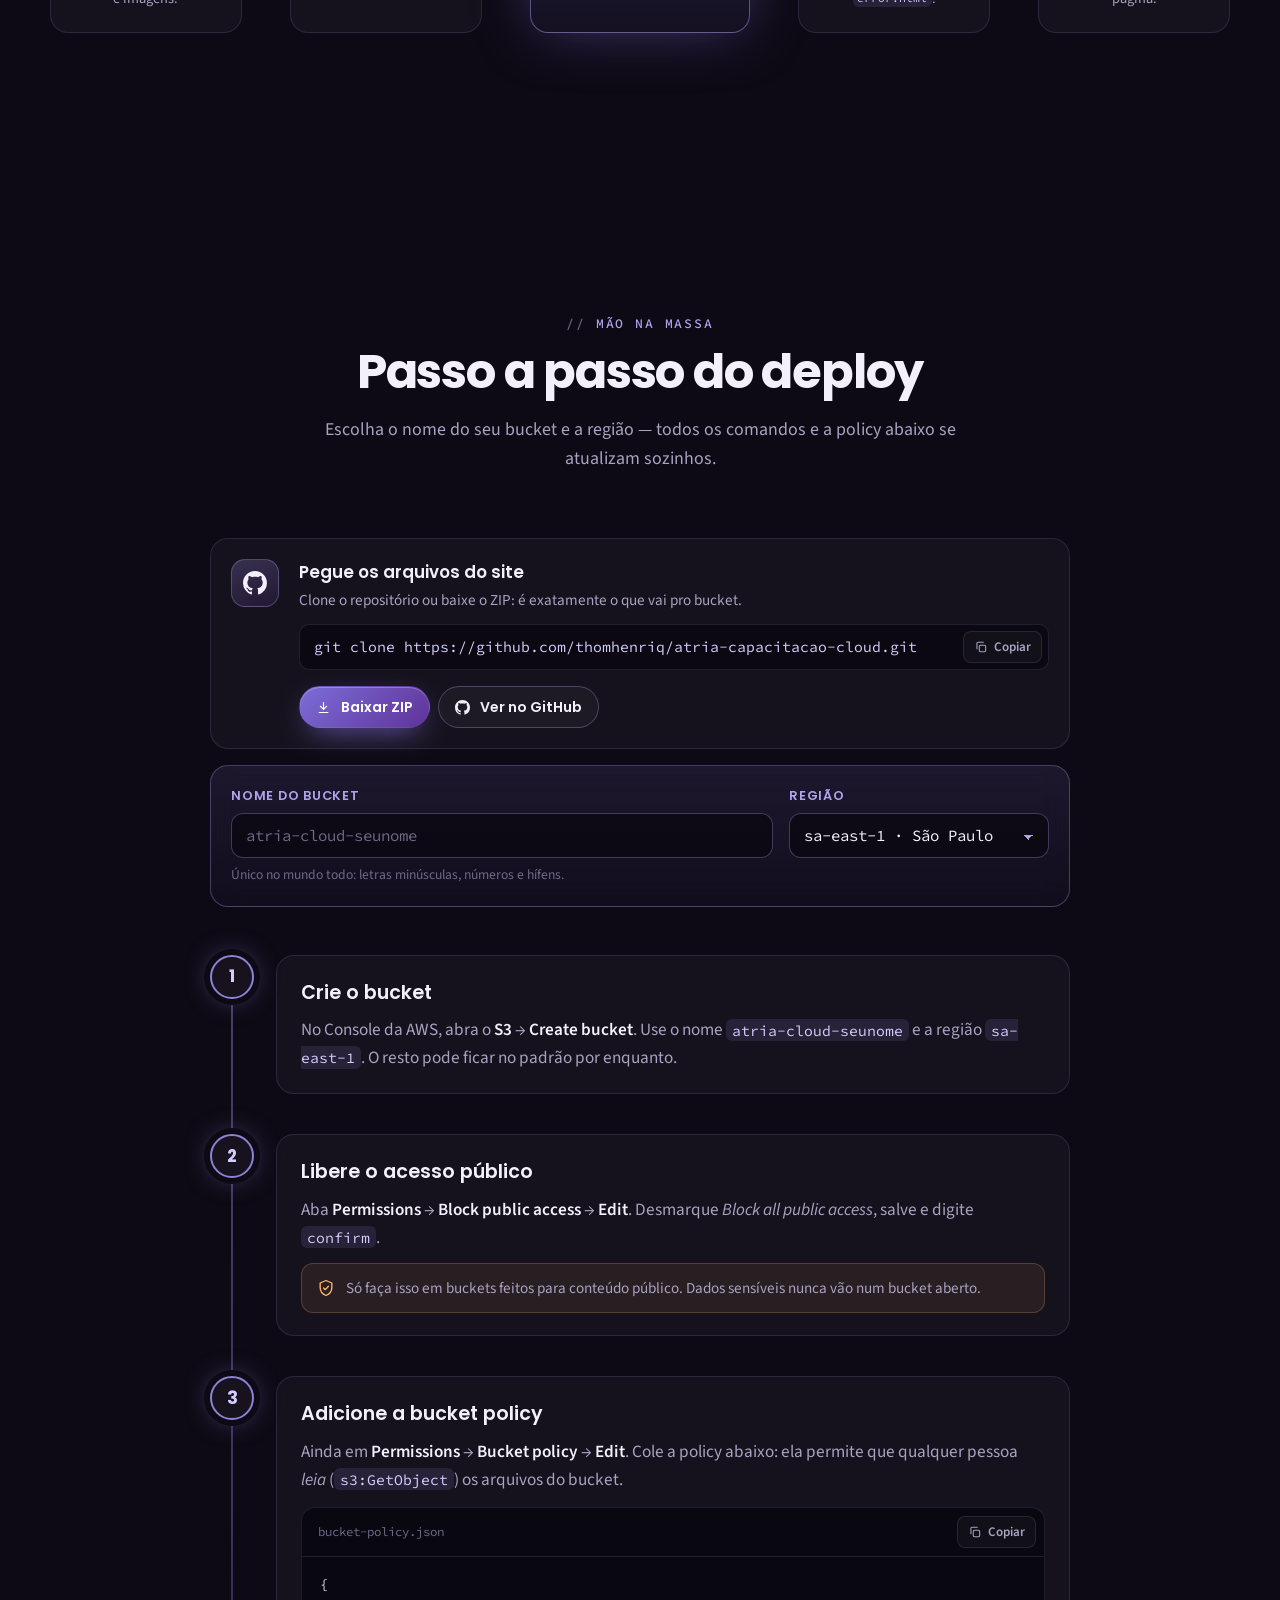
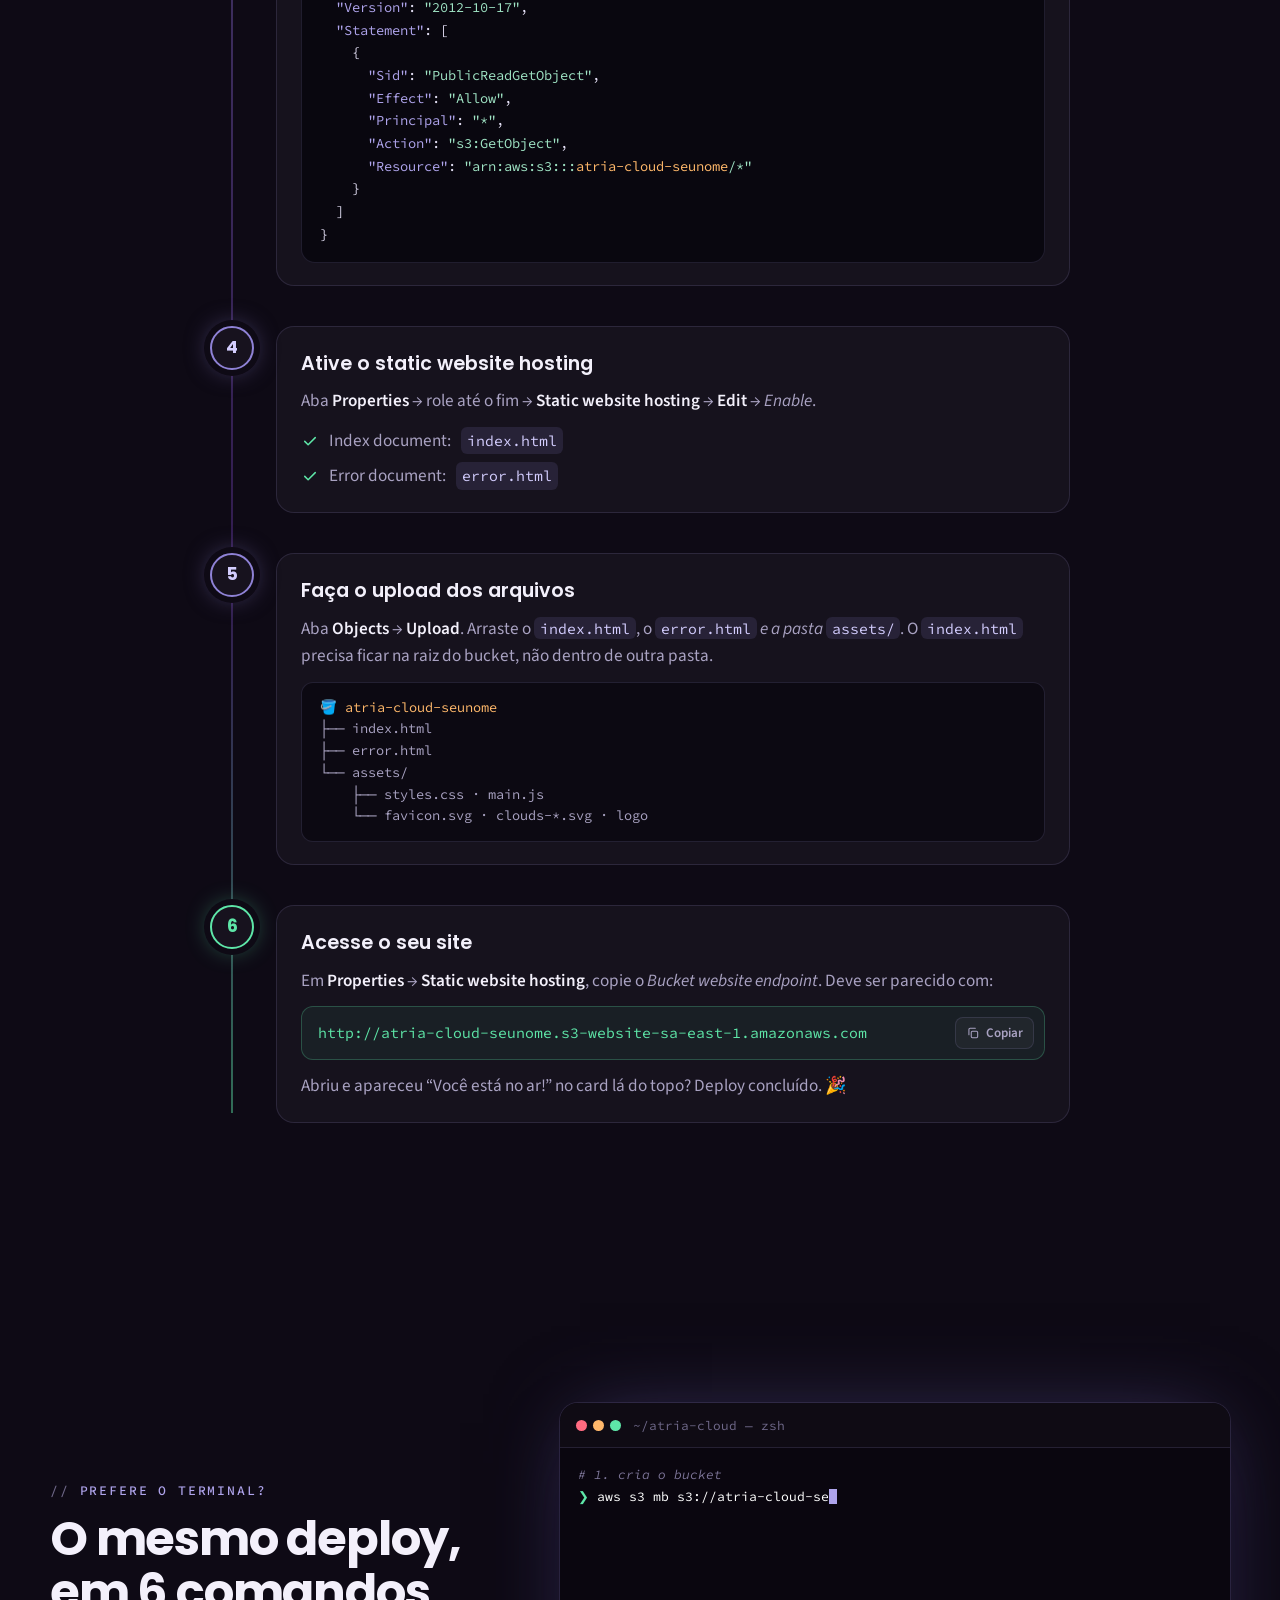
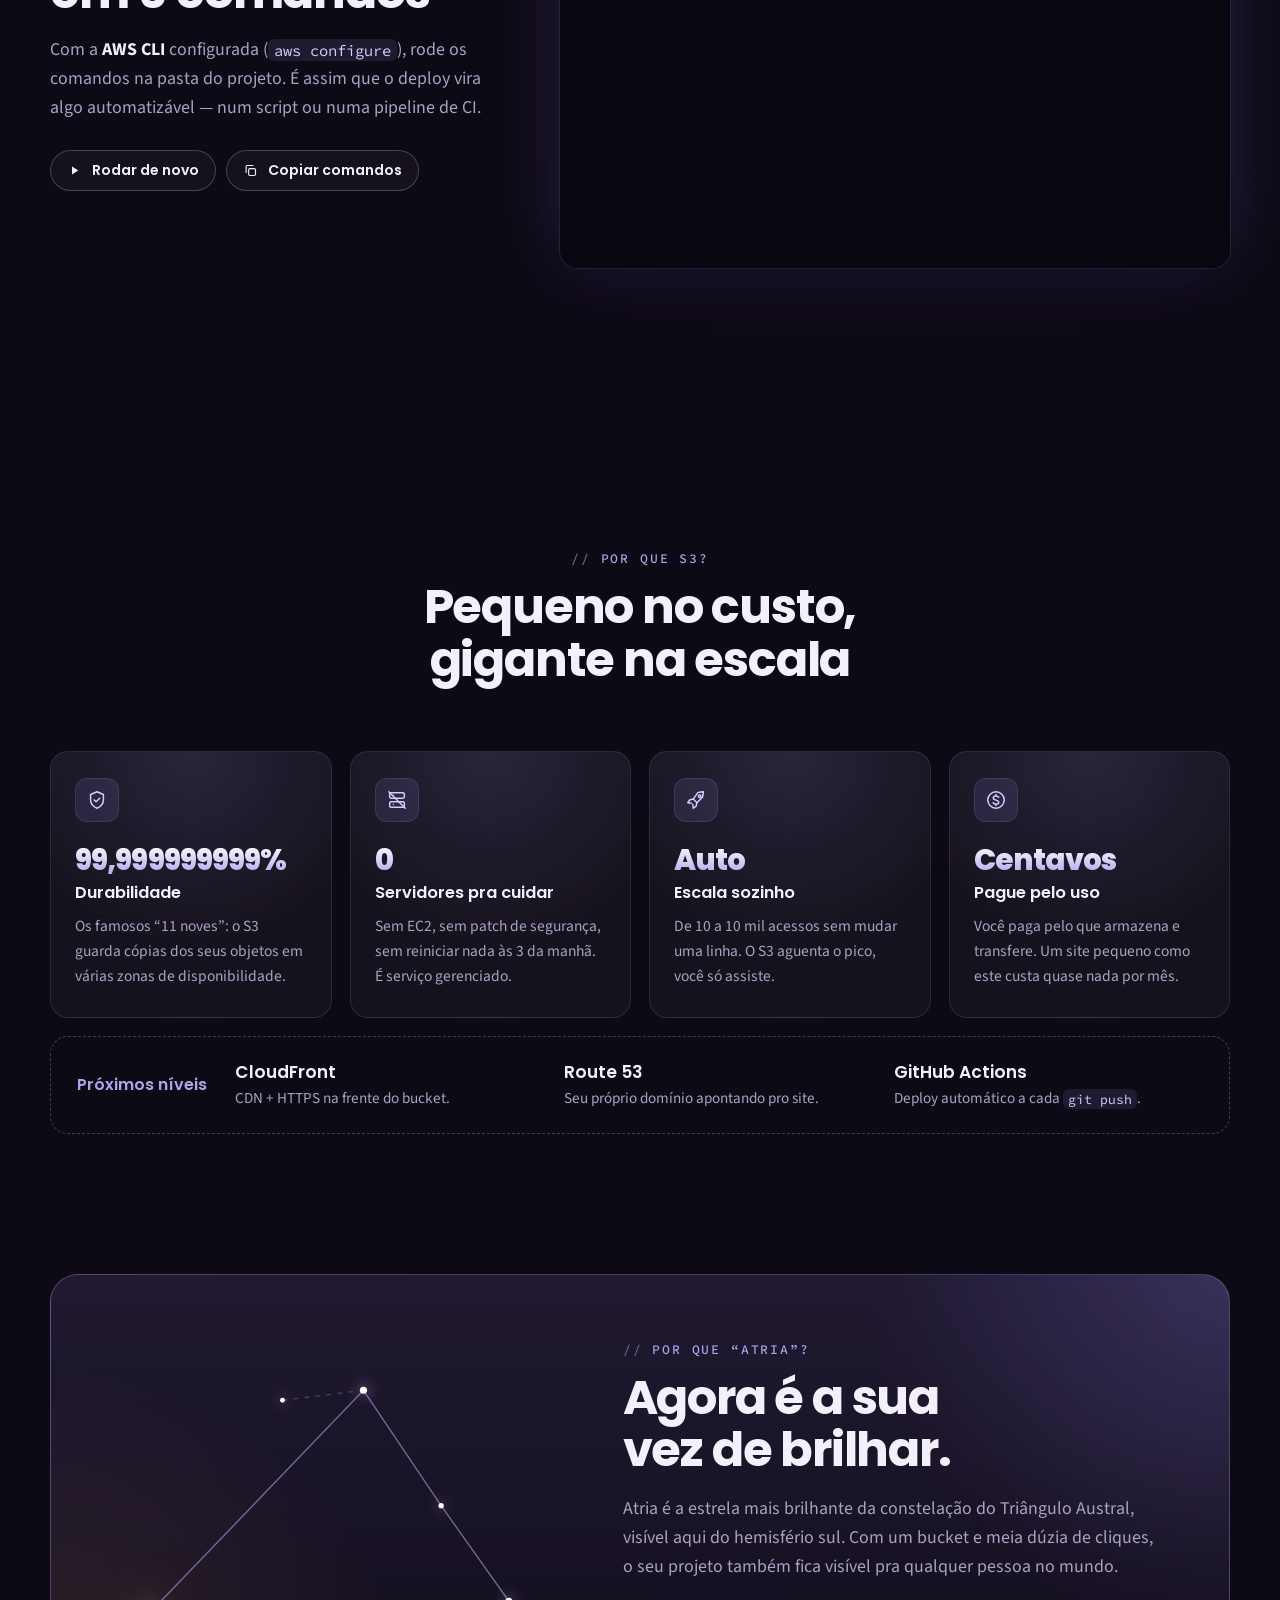
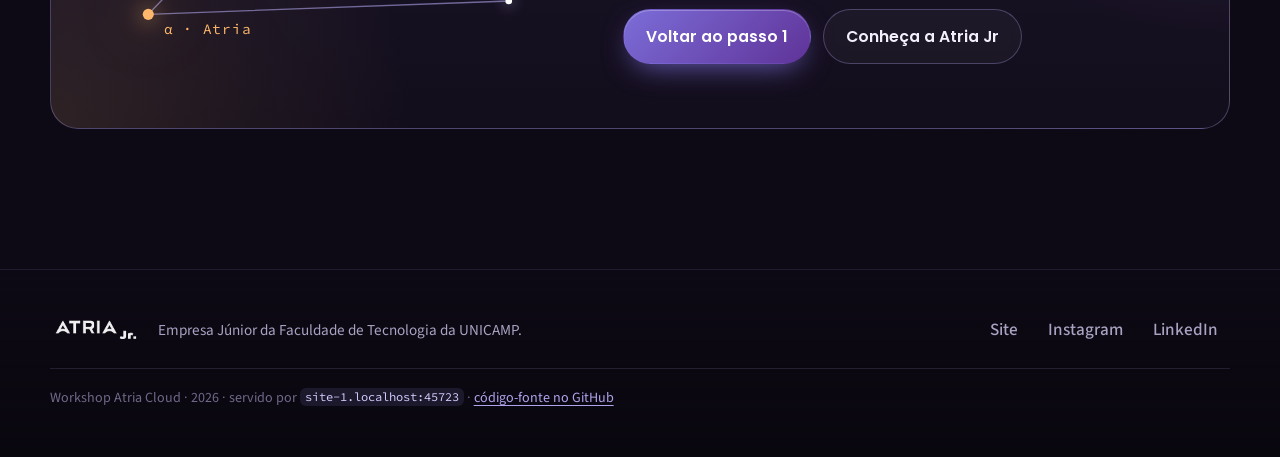
==== commit be156118: "Adiciona links do repositório no GitHub ao site Botão do GitHub na nav, card "Pegue os arquivos do s" ====
--- a/index.html
+++ b/index.html
@@ -43,6 +43,8 @@
       <symbol id="i-rocket" viewBox="0 0 24 24" fill="none" stroke="currentColor" stroke-width="1.6" stroke-linecap="round" stroke-linejoin="round"><path d="M14 4c3-1 6-1 6-1s0 3-1 6l-6 6-4-4z"/><path d="M9 11l-4 1-2 3 4 .5M13 15l-1 4-3 2-.5-4"/><circle cx="16" cy="8" r="1.4"/></symbol>
       <symbol id="i-coin" viewBox="0 0 24 24" fill="none" stroke="currentColor" stroke-width="1.6" stroke-linecap="round" stroke-linejoin="round"><circle cx="12" cy="12" r="9"/><path d="M15 9.2c-.5-1-1.6-1.6-3-1.6-1.8 0-3 .9-3 2.2 0 3 6 1.6 6 4.6 0 1.3-1.3 2.2-3 2.2-1.5 0-2.6-.6-3.1-1.7M12 6v1.6M12 16.6V18"/></symbol>
       <symbol id="i-play" viewBox="0 0 24 24" fill="currentColor"><path d="M8 5.5v13l10-6.5z"/></symbol>
+      <symbol id="i-github" viewBox="0 0 16 16" fill="currentColor"><path d="M8 0c4.42 0 8 3.58 8 8a8.013 8.013 0 0 1-5.45 7.59c-.4.08-.55-.17-.55-.38 0-.27.01-1.13.01-2.2 0-.75-.25-1.23-.54-1.48 1.78-.2 3.65-.88 3.65-3.95 0-.88-.31-1.59-.82-2.15.08-.2.36-1.02-.08-2.12 0 0-.67-.22-2.2.82-.64-.18-1.32-.27-2-.27-.68 0-1.36.09-2 .27-1.53-1.03-2.2-.82-2.2-.82-.44 1.1-.16 1.92-.08 2.12-.51.56-.82 1.28-.82 2.15 0 3.06 1.86 3.75 3.64 3.95-.23.2-.44.55-.51 1.07-.46.21-1.61.55-2.33-.66-.15-.24-.6-.83-1.23-.82-.67.01-.27.38.01.53.34.19.73.9.82 1.13.16.45.68 1.31 2.69.94 0 .67.01 1.3.01 1.49 0 .21-.15.45-.55.38A7.995 7.995 0 0 1 0 8c0-4.42 3.58-8 8-8Z"/></symbol>
+      <symbol id="i-download" viewBox="0 0 24 24" fill="none" stroke="currentColor" stroke-width="1.8" stroke-linecap="round" stroke-linejoin="round"><path d="M12 4v11M7 10l5 5 5-5M5 20h14"/></symbol>
     </defs>
   </svg>
 
@@ -61,6 +63,10 @@
       <span class="pill pill--status" id="nav-status" data-state="local">
         <span class="pill__dot"></span><span id="nav-status-label">verificando…</span>
       </span>
+      <a class="nav__gh" href="https://github.com/thomhenriq/atria-capacitacao-cloud" target="_blank" rel="noopener"
+         aria-label="Código-fonte no GitHub" title="Código-fonte no GitHub">
+        <svg aria-hidden="true"><use href="#i-github"/></svg>
+      </a>
     </div>
   </header>
 
@@ -191,6 +197,28 @@
             abaixo se atualizam sozinhos.
           </p>
         </header>
+
+        <div class="repo" data-reveal>
+          <span class="repo__icon"><svg aria-hidden="true"><use href="#i-github"/></svg></span>
+          <div class="repo__copy">
+            <h3>Pegue os arquivos do site</h3>
+            <p>Clone o repositório ou baixe o ZIP: é exatamente o que vai pro bucket.</p>
+            <div class="repo__clone">
+              <code id="clone-cmd">git clone https://github.com/thomhenriq/atria-capacitacao-cloud.git</code>
+              <button class="copy-btn" type="button" data-copy="clone-cmd">
+                <svg aria-hidden="true"><use href="#i-copy"/></svg><span>Copiar</span>
+              </button>
+            </div>
+          </div>
+          <div class="repo__actions">
+            <a class="btn btn--primary btn--sm" href="https://github.com/thomhenriq/atria-capacitacao-cloud/archive/refs/heads/main.zip">
+              <svg aria-hidden="true"><use href="#i-download"/></svg> Baixar ZIP
+            </a>
+            <a class="btn btn--ghost btn--sm" href="https://github.com/thomhenriq/atria-capacitacao-cloud" target="_blank" rel="noopener">
+              <svg aria-hidden="true"><use href="#i-github"/></svg> Ver no GitHub
+            </a>
+          </div>
+        </div>
 
         <form class="config" data-reveal onsubmit="return false" aria-label="Configuração do bucket">
           <label class="field">
@@ -438,7 +466,8 @@
       </nav>
       <p class="footer__meta">
         Workshop Atria Cloud · <span id="year">2026</span> ·
-        servido por <code id="footer-host">—</code>
+        servido por <code id="footer-host">—</code> ·
+        <a href="https://github.com/thomhenriq/atria-capacitacao-cloud" target="_blank" rel="noopener">código-fonte no GitHub</a>
       </p>
     </div>
   </footer>
--- a/assets/styles.css
+++ b/assets/styles.css
@@ -172,6 +172,21 @@
   transition: color 0.2s, background 0.2s;
 }
 .nav__links a:hover { color: var(--text); background: var(--surface-2); }
+
+.nav__gh {
+  flex: none;
+  display: grid;
+  place-items: center;
+  width: 36px;
+  height: 36px;
+  border-radius: 50%;
+  border: 1px solid var(--border);
+  background: var(--surface);
+  color: var(--muted);
+  transition: color 0.2s, border-color 0.2s, background 0.2s;
+}
+.nav__gh svg { width: 18px; height: 18px; }
+.nav__gh:hover { color: var(--text); border-color: var(--border-strong); background: var(--surface-2); }
 
 .pill {
   display: inline-flex;
@@ -612,6 +627,53 @@
 
 /* ----- Passo a passo ----- */
 
+.repo {
+  display: grid;
+  grid-template-columns: auto 1fr;
+  gap: 16px 20px;
+  margin-bottom: 16px;
+  padding: 20px;
+  border-radius: var(--radius);
+  background: var(--surface);
+  border: 1px solid var(--border);
+}
+.repo__icon {
+  display: grid;
+  place-items: center;
+  width: 48px;
+  height: 48px;
+  border-radius: 14px;
+  color: var(--text);
+  background: linear-gradient(160deg, rgba(143, 130, 214, 0.28), rgba(95, 51, 152, 0.18));
+  border: 1px solid var(--border-strong);
+}
+.repo__icon svg { width: 24px; height: 24px; }
+.repo__copy { min-width: 0; }
+.repo__copy h3 { margin: 0; font-family: var(--font-display); font-size: 1.05rem; font-weight: 600; }
+.repo__copy p { margin: 2px 0 12px; color: var(--muted); font-size: 0.95rem; }
+.repo__clone {
+  display: flex;
+  align-items: center;
+  gap: 10px;
+  padding: 6px 6px 6px 14px;
+  border-radius: 10px;
+  background: rgba(8, 6, 13, 0.7);
+  border: 1px solid var(--border);
+}
+.repo__clone code {
+  flex: 1;
+  min-width: 0;
+  padding: 0;
+  background: none;
+  color: var(--purple-200);
+  white-space: nowrap;
+  overflow-x: auto;
+  word-break: normal;
+  scrollbar-width: none;
+}
+.repo__clone .copy-btn { flex: none; }
+.repo__actions { grid-column: 2; display: flex; flex-wrap: wrap; gap: 8px; }
+
 .config {
   display: grid;
   grid-template-columns: 1fr 260px;
@@ -1029,6 +1091,8 @@
   color: var(--faint);
   font-size: 0.88rem;
 }
+.footer__meta a { color: var(--purple-300); text-underline-offset: 3px; }
+.footer__meta a:hover { color: var(--text); }
 
 /* ----- Reveal ----- */
 
@@ -1088,6 +1152,9 @@
 @media (max-width: 860px) {
   .nav__links { display: none; }
   .pill--status { margin-left: auto; }
+  .nav__inner { gap: 12px; }
+  .repo__actions { grid-column: 1 / -1; }
+  .repo__actions .btn { flex: 1; }
 
   .flow { grid-template-columns: 1fr; justify-items: center; }
   .flow__node {
@@ -1134,6 +1201,10 @@
   .step__body { padding: 18px; }
   .terminal__body { min-height: 360px; font-size: 0.76rem; }
   .brand__name { font-size: 1.05rem; }
+  .repo { grid-template-columns: 1fr; padding: 18px; }
+  .repo__icon { display: none; }
+  .repo__clone code { white-space: normal; overflow-wrap: anywhere; }
+  .repo__actions .btn { white-space: nowrap; }
 }
 
 @media (prefers-reduced-motion: reduce) {
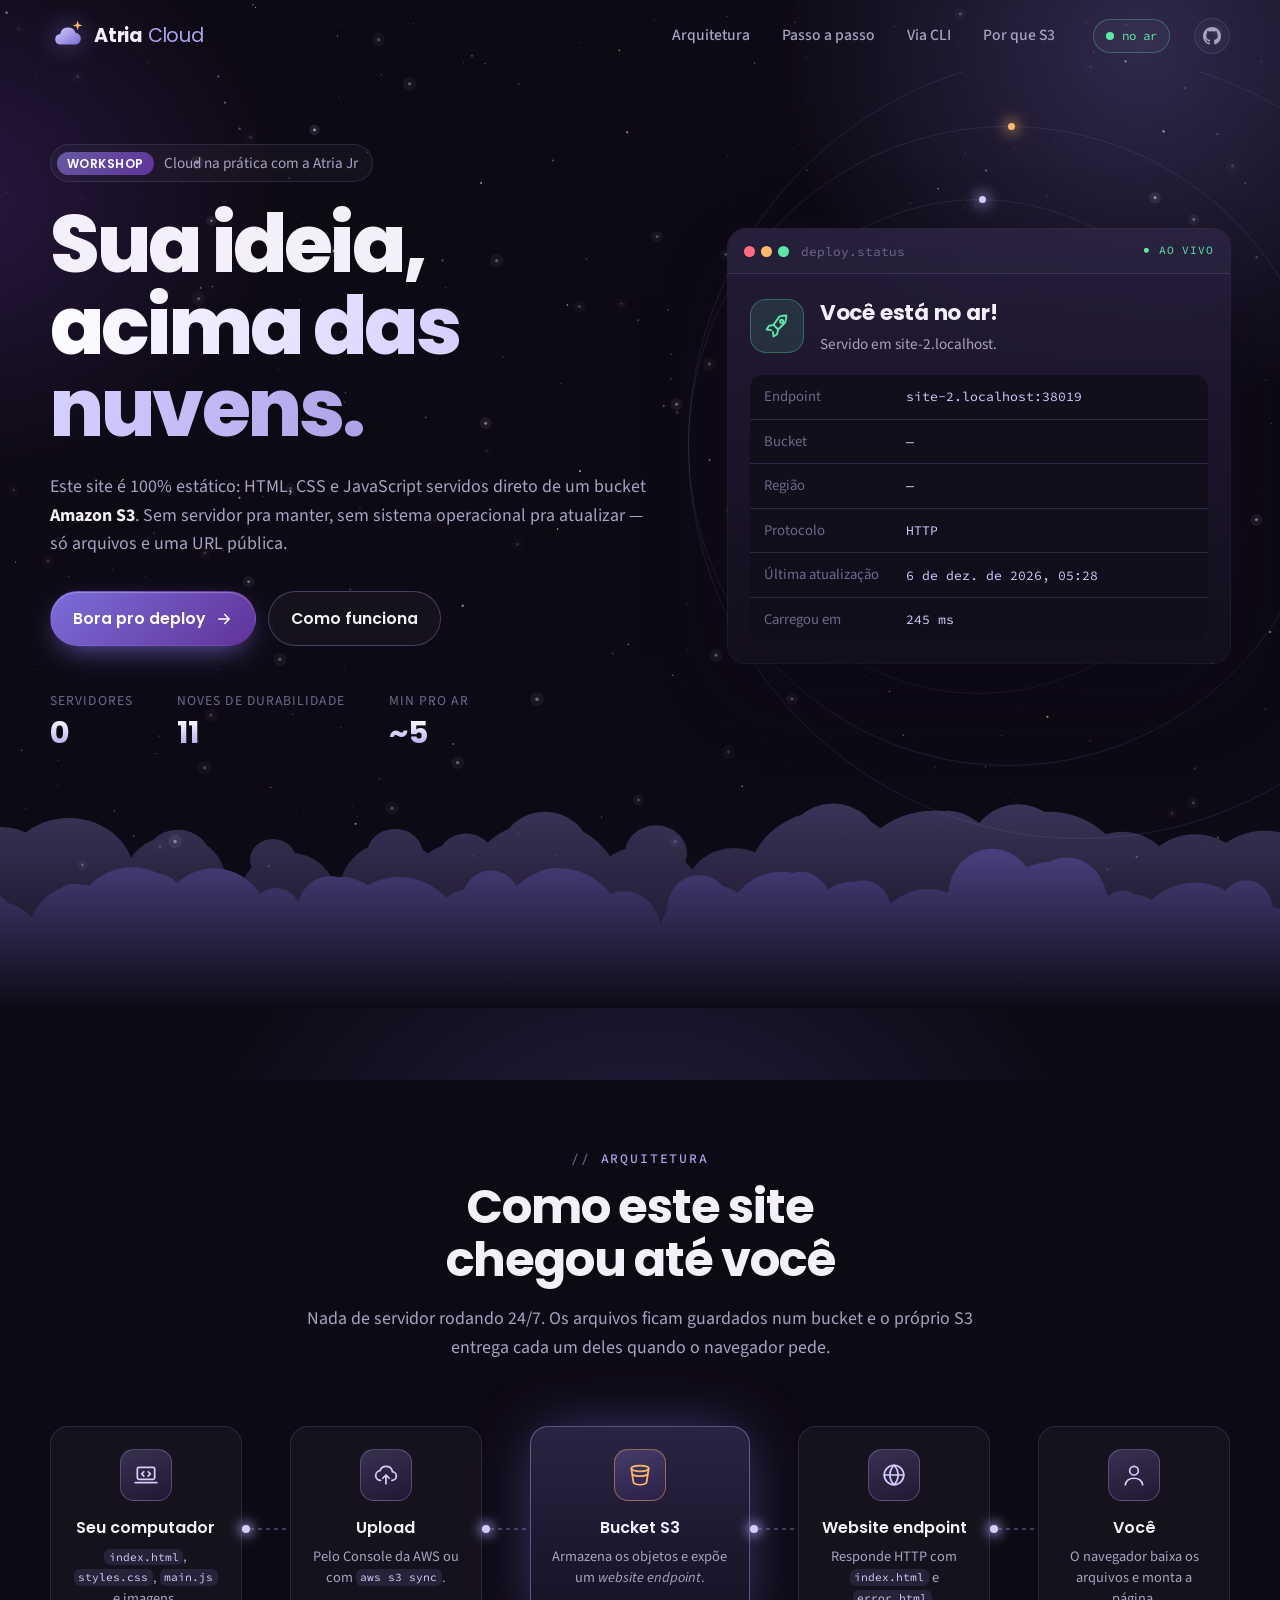
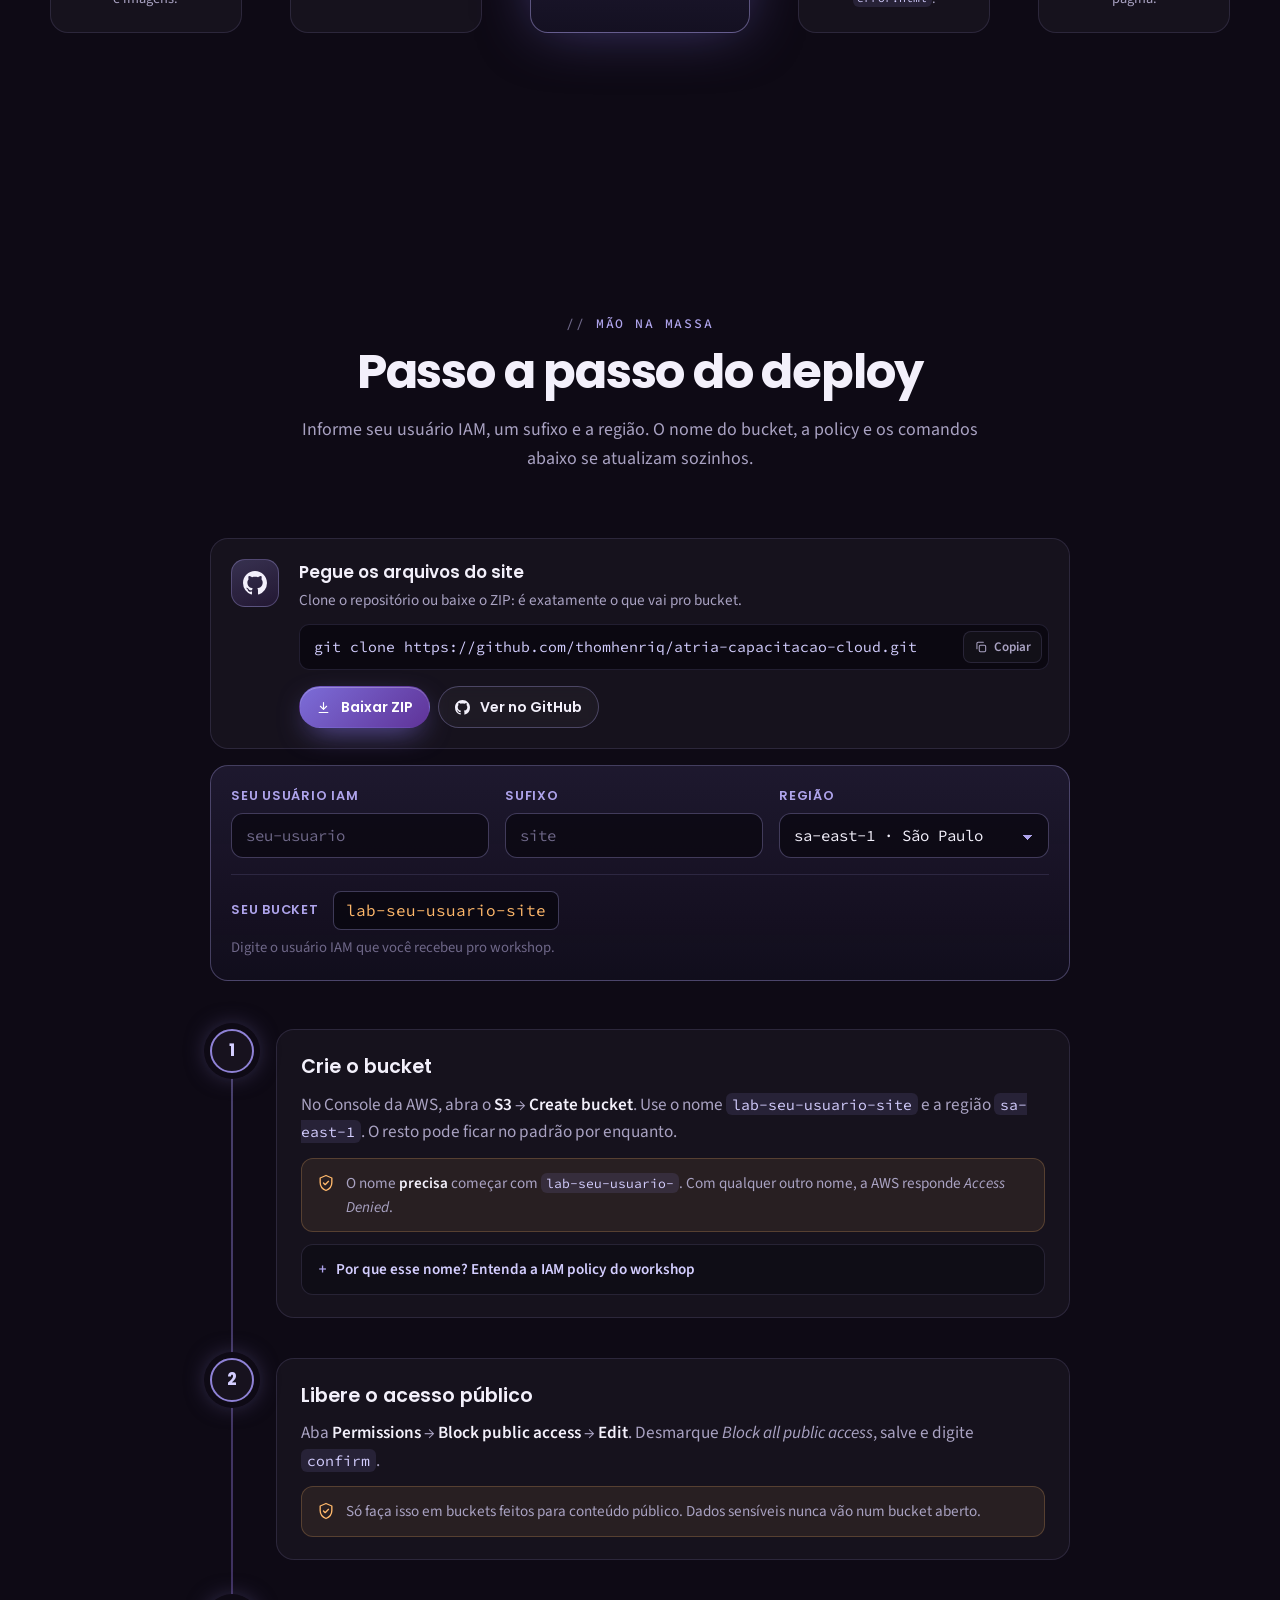
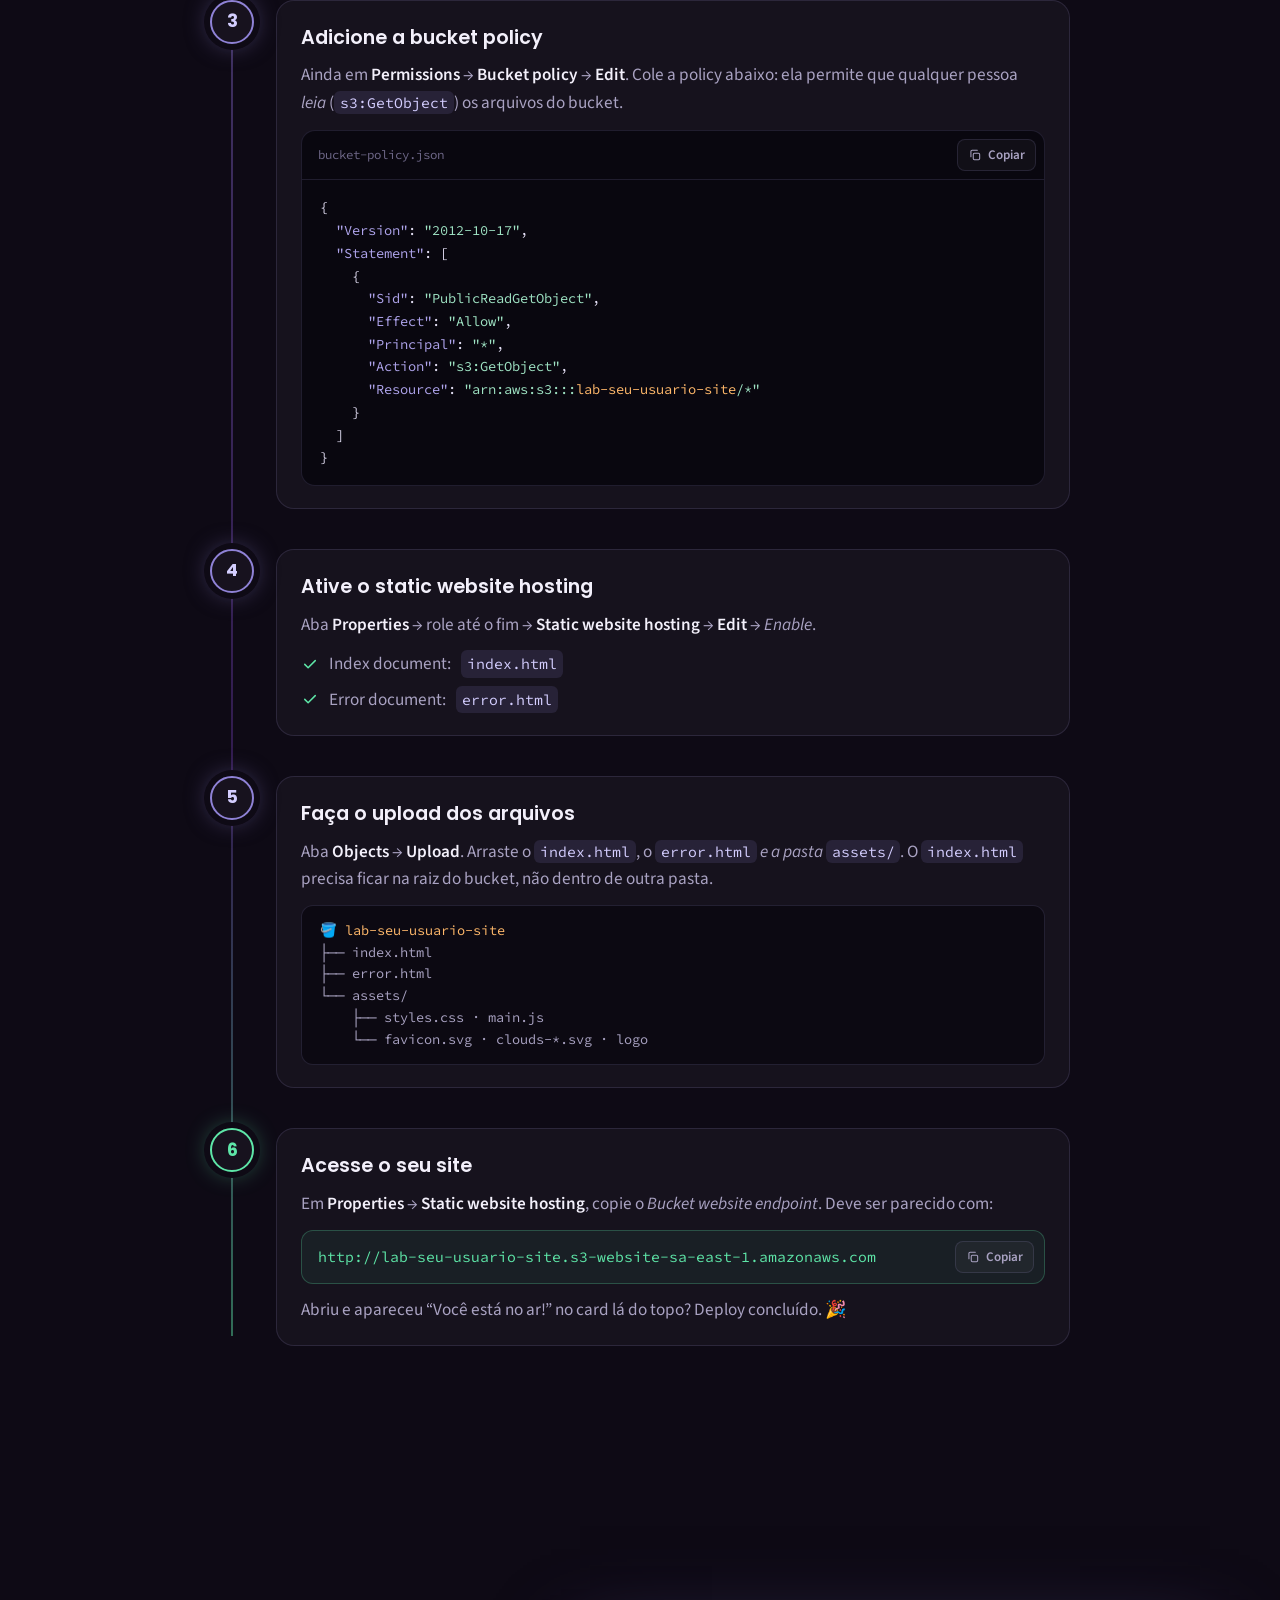
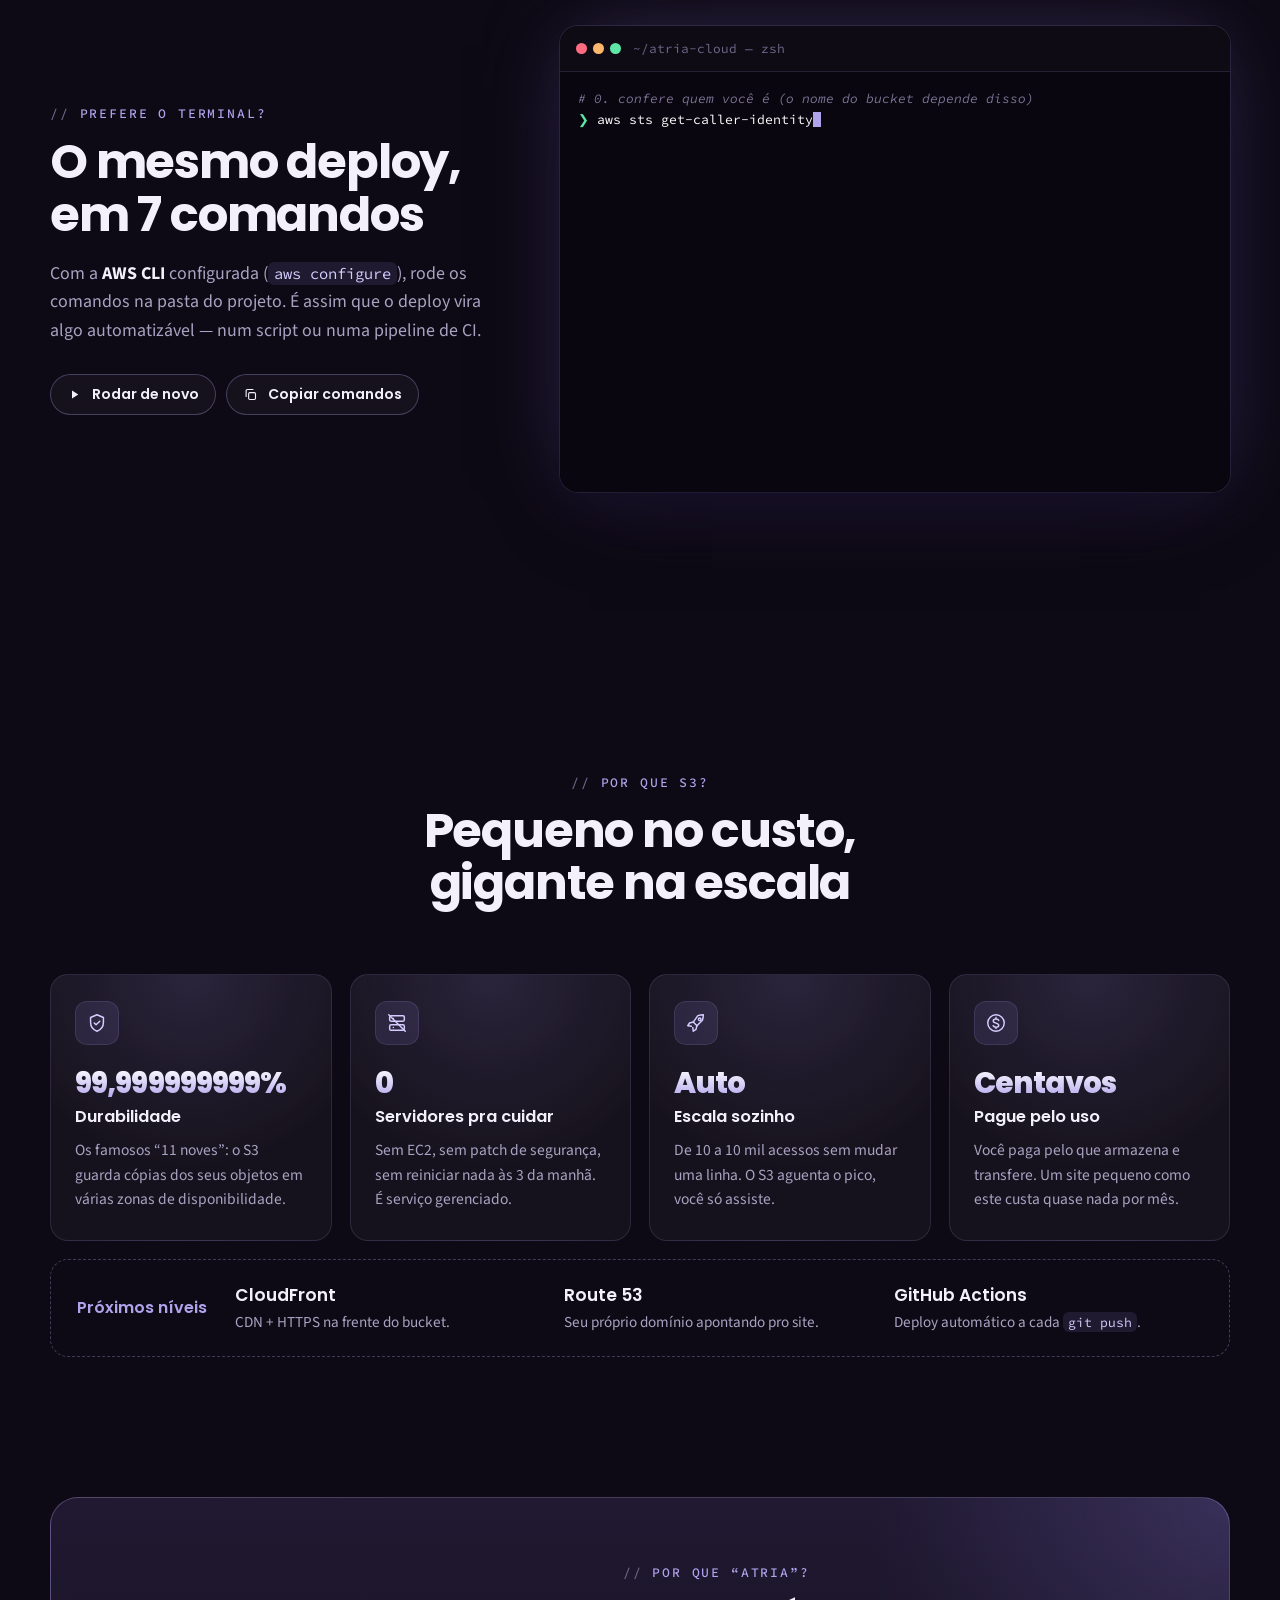
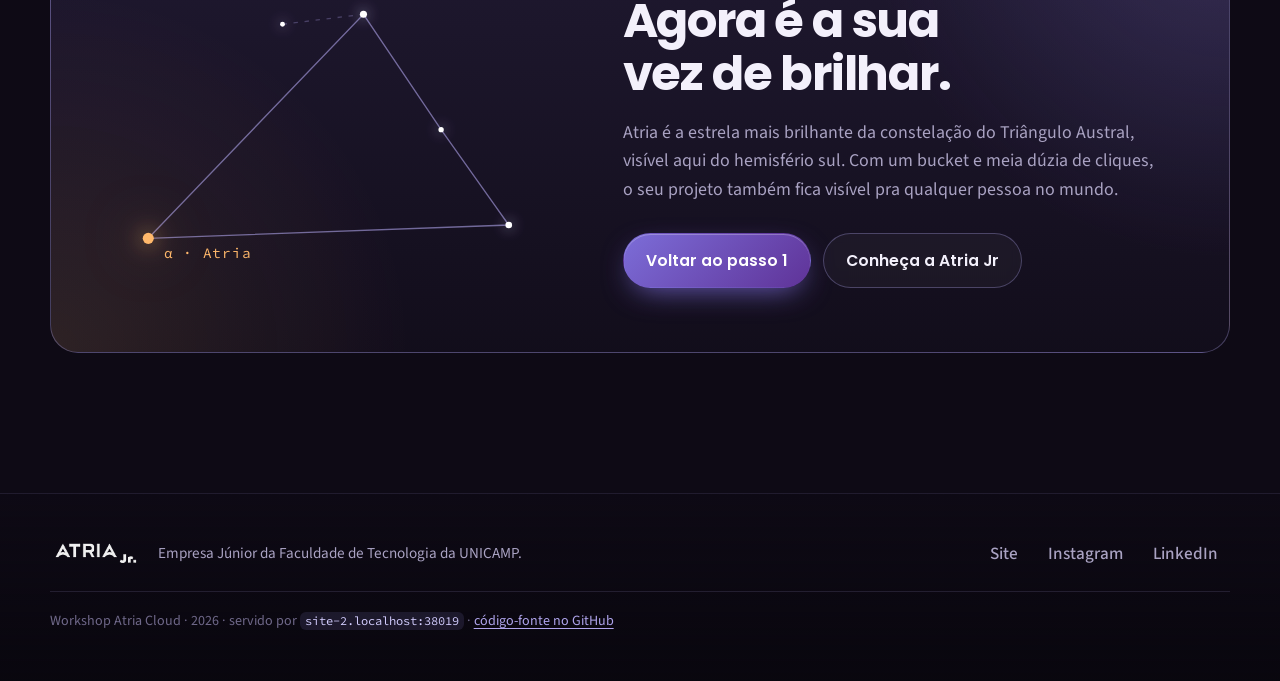
==== commit 1b300dcc: "Refaz o gerador de bucket com base na IAM policy do workshop A IAM policy dos participantes só liber" ====
--- a/index.html
+++ b/index.html
@@ -193,8 +193,8 @@
           <p class="kicker">Mão na massa</p>
           <h2 class="section__title">Passo a passo do deploy</h2>
           <p class="section__lead">
-            Escolha o nome do seu bucket e a região — todos os comandos e a policy
-            abaixo se atualizam sozinhos.
+            Informe seu usuário IAM, um sufixo e a região. O nome do bucket, a policy
+            e os comandos abaixo se atualizam sozinhos.
           </p>
         </header>
 
@@ -222,10 +222,14 @@
 
         <form class="config" data-reveal onsubmit="return false" aria-label="Configuração do bucket">
           <label class="field">
-            <span class="field__label">Nome do bucket</span>
-            <input id="bucket-input" type="text" autocomplete="off" spellcheck="false"
-                   placeholder="atria-cloud-seunome" maxlength="63" aria-describedby="bucket-hint">
-            <span class="field__hint" id="bucket-hint">Único no mundo todo: letras minúsculas, números e hífens.</span>
+            <span class="field__label">Seu usuário IAM</span>
+            <input id="user-input" type="text" autocomplete="off" autocapitalize="off" spellcheck="false"
+                   placeholder="seu-usuario" maxlength="64" aria-describedby="config-msg">
+          </label>
+          <label class="field">
+            <span class="field__label">Sufixo</span>
+            <input id="suffix-input" type="text" autocomplete="off" autocapitalize="off" spellcheck="false"
+                   placeholder="site" maxlength="40" aria-describedby="config-msg">
           </label>
           <label class="field field--region">
             <span class="field__label">Região</span>
@@ -237,6 +241,13 @@
               <option value="eu-west-1">eu-west-1 · Irlanda</option>
             </select>
           </label>
+          <div class="config__result">
+            <span class="field__label">Seu bucket</span>
+            <code class="config__bucket js-bucket">lab-seu-usuario-site</code>
+            <p class="config__msg" id="config-msg" data-state="neutral" aria-live="polite">
+              Digite o usuário IAM que você recebeu pro workshop.
+            </p>
+          </div>
         </form>
 
         <ol class="steps">
@@ -245,8 +256,29 @@
             <div class="step__body">
               <h3>Crie o bucket</h3>
               <p>No Console da AWS, abra o <strong>S3</strong> → <strong>Create bucket</strong>.
-                Use o nome <code class="js-bucket">atria-cloud-seunome</code> e a região
+                Use o nome <code class="js-bucket">lab-seu-usuario-site</code> e a região
                 <code class="js-region">sa-east-1</code>. O resto pode ficar no padrão por enquanto.</p>
+              <p class="callout"><svg aria-hidden="true"><use href="#i-shield"/></svg>
+                <span>O nome <strong>precisa</strong> começar com <code>lab-<span class="js-user">seu-usuario</span>-</code>.
+                Com qualquer outro nome, a AWS responde <em>Access Denied</em>.</span></p>
+              <details class="explain">
+                <summary>Por que esse nome? Entenda a IAM policy do workshop</summary>
+                <p>Seu usuário IAM tem uma policy que só libera ações do S3 em buckets que seguem este padrão:</p>
+                <div class="code">
+                  <div class="code__bar"><span>trecho da IAM policy dos participantes</span></div>
+<pre><code>{
+  <span class="t-key">"Effect"</span>: <span class="t-str">"Allow"</span>,
+  <span class="t-key">"Action"</span>: [<span class="t-str">"s3:CreateBucket"</span>, <span class="t-str">"s3:PutBucketPolicy"</span>, <span class="t-str">"s3:PutBucketWebsite"</span>, …],
+  <span class="t-key">"Resource"</span>: <span class="t-str">"arn:aws:s3:::lab-<span class="t-var">${aws:username}</span>-*"</span>
+}</code></pre>
+                </div>
+                <p><code>${aws:username}</code> é uma <strong>variável de policy</strong>: na hora de avaliar o
+                  pedido, a AWS troca ela pelo nome de quem está logado. Pra você, o recurso liberado vira
+                  <code>arn:aws:s3:::lab-<span class="js-user">seu-usuario</span>-*</code>. Assim, uma única policy
+                  serve pra turma toda, e ninguém mexe no bucket de outra pessoa.</p>
+                <p>Não sabe seu usuário? Ele aparece no menu do canto superior direito do Console, ou rode
+                  <code>aws sts get-caller-identity</code>.</p>
+              </details>
             </div>
           </li>
 
@@ -281,7 +313,7 @@
       <span class="t-key">"Effect"</span>: <span class="t-str">"Allow"</span>,
       <span class="t-key">"Principal"</span>: <span class="t-str">"*"</span>,
       <span class="t-key">"Action"</span>: <span class="t-str">"s3:GetObject"</span>,
-      <span class="t-key">"Resource"</span>: <span class="t-str">"arn:aws:s3:::<span class="js-bucket">atria-cloud-seunome</span>/*"</span>
+      <span class="t-key">"Resource"</span>: <span class="t-str">"arn:aws:s3:::<span class="js-bucket">lab-seu-usuario-site</span>/*"</span>
     }
   ]
 }</code></pre>
@@ -309,7 +341,7 @@
                 <code>error.html</code> <em>e a pasta</em> <code>assets/</code>. O <code>index.html</code>
                 precisa ficar na raiz do bucket, não dentro de outra pasta.</p>
               <div class="tree" aria-label="Estrutura esperada do bucket">
-                <span class="tree__root js-bucket">atria-cloud-seunome</span>
+                <span class="tree__root js-bucket">lab-seu-usuario-site</span>
                 <span>├── index.html</span>
                 <span>├── error.html</span>
                 <span>└── assets/</span>
@@ -326,7 +358,7 @@
               <p>Em <strong>Properties</strong> → <strong>Static website hosting</strong>, copie o
                 <em>Bucket website endpoint</em>. Deve ser parecido com:</p>
               <div class="endpoint">
-                <code id="endpoint-url">http://atria-cloud-seunome.s3-website-sa-east-1.amazonaws.com</code>
+                <code id="endpoint-url">http://lab-seu-usuario-site.s3-website-sa-east-1.amazonaws.com</code>
                 <button class="copy-btn" type="button" data-copy="endpoint-url">
                   <svg aria-hidden="true"><use href="#i-copy"/></svg><span>Copiar</span>
                 </button>
@@ -344,7 +376,7 @@
         <div class="split">
           <header class="section__head section__head--left" data-reveal>
             <p class="kicker">Prefere o terminal?</p>
-            <h2 class="section__title">O mesmo deploy, em 6 comandos</h2>
+            <h2 class="section__title">O mesmo deploy, em 7 comandos</h2>
             <p class="section__lead">
               Com a <strong>AWS CLI</strong> configurada (<code>aws configure</code>), rode os
               comandos na pasta do projeto. É assim que o deploy vira algo automatizável
--- a/assets/styles.css
+++ b/assets/styles.css
@@ -676,19 +676,41 @@
 
 .config {
   display: grid;
-  grid-template-columns: 1fr 260px;
+  grid-template-columns: 1fr 1fr 270px;
   gap: 16px;
   margin-bottom: 48px;
   padding: 20px;
   border-radius: var(--radius);
   background: linear-gradient(180deg, rgba(102, 90, 162, 0.18), rgba(63, 58, 117, 0.08));
   border: 1px solid var(--border-strong);
-  position: sticky;
-  top: 84px;
-  z-index: 10;
-  backdrop-filter: blur(16px);
-  -webkit-backdrop-filter: blur(16px);
-}
+}
+.config__result {
+  grid-column: 1 / -1;
+  display: grid;
+  grid-template-columns: auto 1fr;
+  align-items: center;
+  gap: 6px 14px;
+  padding-top: 16px;
+  border-top: 1px solid var(--border);
+}
+.config__bucket {
+  justify-self: start;
+  padding: 6px 12px;
+  border-radius: 8px;
+  background: rgba(8, 6, 13, 0.7);
+  border: 1px solid var(--border-strong);
+  color: var(--amber);
+  font-size: 1rem;
+  overflow-wrap: anywhere;
+}
+.config__msg {
+  grid-column: 1 / -1;
+  margin: 0;
+  font-size: 0.92rem;
+  color: var(--faint);
+}
+.config__msg[data-state="ok"] { color: var(--green); }
+.config__msg[data-state="error"] { color: #ff8fa0; }
 .field { display: flex; flex-direction: column; gap: 6px; min-width: 0; }
 .field__label {
   font-family: var(--font-display);
@@ -710,7 +732,7 @@
   font-size: 0.98rem;
   transition: border-color 0.2s, box-shadow 0.2s;
 }
-.field select { appearance: none; cursor: pointer;
+.field select { appearance: none; cursor: pointer; padding-right: 36px;
   background-image: linear-gradient(45deg, transparent 50%, var(--purple-300) 50%), linear-gradient(135deg, var(--purple-300) 50%, transparent 50%);
   background-position: calc(100% - 20px) 55%, calc(100% - 15px) 55%;
   background-size: 5px 5px;
@@ -795,6 +817,38 @@
   font-size: 0.95rem;
 }
 .callout svg { flex: none; width: 20px; height: 20px; margin-top: 2px; color: var(--amber); }
+
+.callout code { white-space: nowrap; }
+
+.explain {
+  margin-top: 12px;
+  border-radius: 12px;
+  border: 1px solid var(--border);
+  background: rgba(8, 6, 13, 0.35);
+}
+.explain summary {
+  padding: 12px 16px;
+  cursor: pointer;
+  color: var(--purple-200);
+  font-weight: 600;
+  font-size: 0.95rem;
+  list-style: none;
+}
+.explain summary::-webkit-details-marker { display: none; }
+.explain summary::before {
+  content: "+";
+  display: inline-block;
+  width: 1.2em;
+  color: var(--purple-300);
+  font-family: var(--font-mono);
+  transition: transform 0.2s;
+}
+.explain[open] summary::before { content: "−"; }
+.explain summary:hover { color: var(--text); }
+.explain > :not(summary) { margin: 0 16px 14px; }
+.explain p { font-size: 0.95rem; }
+.explain .code { margin-top: 0; }
+.t-var { color: var(--amber); font-weight: 600; }
 
 .checklist { list-style: none; margin: 0; padding: 0; display: grid; gap: 8px; }
 .checklist li { display: flex; align-items: center; gap: 10px; color: var(--muted); }
@@ -1177,7 +1231,8 @@
   }
   .flow__link span { left: 50%; top: 0; margin: 0 0 0 -4px; animation-name: packet-v; }
 
-  .config { grid-template-columns: 1fr; position: static; }
+  .config { grid-template-columns: 1fr 1fr; }
+  .field--region { grid-column: 1 / -1; }
   .cta { grid-template-columns: 1fr; }
   .constellation { max-width: 360px; }
   .next { flex-direction: column; align-items: flex-start; }
@@ -1202,6 +1257,8 @@
   .terminal__body { min-height: 360px; font-size: 0.76rem; }
   .brand__name { font-size: 1.05rem; }
   .repo { grid-template-columns: 1fr; padding: 18px; }
+  .config { grid-template-columns: 1fr; }
+  .config__result { grid-template-columns: 1fr; }
   .repo__icon { display: none; }
   .repo__clone code { white-space: normal; overflow-wrap: anywhere; }
   .repo__actions .btn { white-space: nowrap; }
